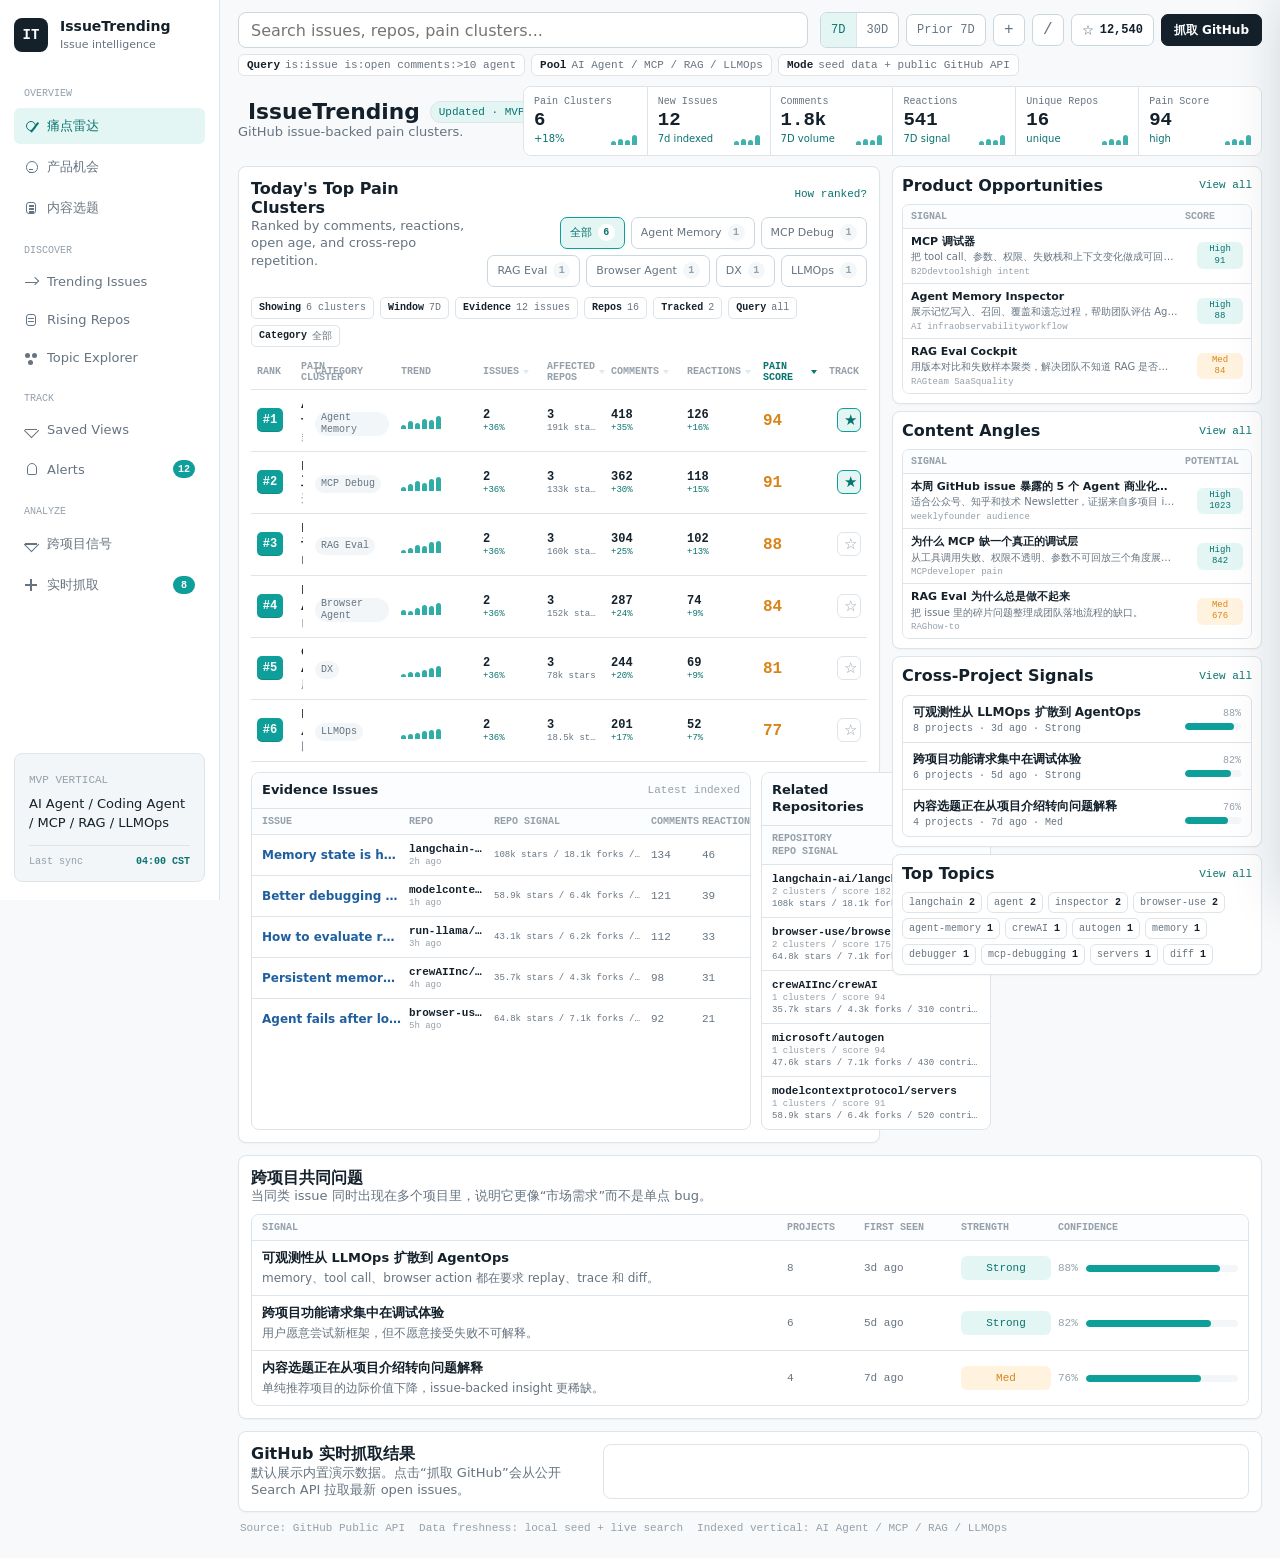
==== index.html @ 1f7ad2b6 "Build IssueTrending dashboard MVP" ====
<!doctype html>
<html lang="zh-CN">
  <head>
    <meta charset="utf-8" />
    <meta name="viewport" content="width=device-width, initial-scale=1" />
    <title>IssueTrending | GitHub Issue 需求情报站</title>
    <meta
      name="description"
      content="IssueTrending 从 GitHub issues 中发现 AI Agent、MCP、RAG、LLMOps 领域的开发者痛点、产品机会和内容选题。"
    />
    <link rel="icon" href="data:image/svg+xml,%3Csvg xmlns='http://www.w3.org/2000/svg' viewBox='0 0 64 64'%3E%3Crect width='64' height='64' rx='10' fill='%2314212b'/%3E%3Ctext x='32' y='39' font-size='22' text-anchor='middle' fill='white' font-family='monospace' font-weight='700'%3EIT%3C/text%3E%3C/svg%3E" />
    <link rel="stylesheet" href="./styles.css" />
  </head>
  <body>
    <div class="app-shell">
      <aside class="sidebar" aria-label="Primary">
        <a class="brand" href="#" aria-label="IssueTrending home">
          <span class="brand-mark">IT</span>
          <span>
            <strong>IssueTrending</strong>
            <small>Issue intelligence</small>
          </span>
        </a>

        <nav class="nav-list">
          <span class="nav-group">Overview</span>
          <a class="nav-item active" href="#pain-points"><span class="nav-icon radar"></span>痛点雷达</a>
          <a class="nav-item" href="#opportunities"><span class="nav-icon opportunity"></span>产品机会</a>
          <a class="nav-item" href="#content"><span class="nav-icon content"></span>内容选题</a>
          <span class="nav-group">Discover</span>
          <a class="nav-item" href="#pain-points"><span class="nav-icon trending"></span>Trending Issues</a>
          <a class="nav-item" href="#repos"><span class="nav-icon repo-icon"></span>Rising Repos</a>
          <a class="nav-item" href="#topics"><span class="nav-icon topic-icon"></span>Topic Explorer</a>
          <span class="nav-group">Track</span>
          <a class="nav-item" href="#signals"><span class="nav-icon signal-icon"></span>Saved Views</a>
          <a class="nav-item" href="#live"><span class="nav-icon alert-icon"></span>Alerts <span class="nav-count">12</span></a>
          <span class="nav-group">Analyze</span>
          <a class="nav-item" href="#signals"><span class="nav-icon signal-icon"></span>跨项目信号</a>
          <a class="nav-item" href="#live"><span class="nav-icon live-icon"></span>实时抓取 <span class="nav-count" data-live-count>8</span></a>
        </nav>

        <div class="sidebar-note">
          <span class="note-label">MVP vertical</span>
          <p>AI Agent / Coding Agent / MCP / RAG / LLMOps</p>
          <div class="sync-note">
            <span>Last sync</span>
            <strong>04:00 CST</strong>
          </div>
        </div>
      </aside>

      <main class="main">
        <header class="globalbar">
          <div class="commandbar" role="search">
            <label class="sr-only" for="searchInput">搜索痛点、仓库或机会</label>
            <input id="searchInput" type="search" placeholder="Search issues, repos, pain clusters..." />
          </div>

          <div class="toolbar">
            <div class="timeframe" aria-label="Timeframe">
              <button class="timeframe-button active" type="button" data-range="7d">7D</button>
              <button class="timeframe-button" type="button" data-range="30d">30D</button>
            </div>
            <button class="tool-button" id="compareButton" type="button">Prior 7D</button>
            <button class="tool-button icon-button" type="button" aria-label="Create tracker">+</button>
            <button class="tool-button icon-button" type="button" aria-label="API">/</button>
            <button class="tool-button star-button" type="button" aria-label="Saved stars">☆ <strong>12,540</strong></button>
            <button id="refreshGithub" class="button ghost" type="button">抓取 GitHub</button>
          </div>
        </header>

        <div class="run-strip" aria-label="Index status">
          <span><strong>Query</strong> is:issue is:open comments:&gt;10 agent</span>
          <span><strong>Pool</strong> AI Agent / MCP / RAG / LLMOps</span>
          <span><strong>Mode</strong> seed data + public GitHub API</span>
        </div>

        <section class="cockpit-head">
          <div class="title-block">
            <div class="title-line">
              <span class="pulse-mark" aria-hidden="true"></span>
              <h1>IssueTrending</h1>
              <span class="status-pill">Updated · MVP</span>
            </div>
            <p>GitHub issue-backed pain clusters.</p>
          </div>

          <div class="summary-grid" aria-label="Daily overview">
            <article class="metric">
              <span class="metric-label">Pain Clusters</span>
              <strong id="metricPainPoints">0</strong>
              <small><span>+18%</span><span class="metric-spark" aria-hidden="true"><i></i><i></i><i></i><i></i></span></small>
            </article>
            <article class="metric">
              <span class="metric-label">New Issues</span>
              <strong id="metricIssues">0</strong>
              <small><span>indexed</span><span class="metric-spark" aria-hidden="true"><i></i><i></i><i></i><i></i></span></small>
            </article>
            <article class="metric">
              <span class="metric-label">Comments</span>
              <strong id="metricComments">0</strong>
              <small><span>7D volume</span><span class="metric-spark" aria-hidden="true"><i></i><i></i><i></i><i></i></span></small>
            </article>
            <article class="metric">
              <span class="metric-label">Reactions</span>
              <strong id="metricReactions">0</strong>
              <small><span>7D signal</span><span class="metric-spark" aria-hidden="true"><i></i><i></i><i></i><i></i></span></small>
            </article>
            <article class="metric">
              <span class="metric-label">Unique Repos</span>
              <strong id="metricRepos">0</strong>
              <small><span>unique</span><span class="metric-spark" aria-hidden="true"><i></i><i></i><i></i><i></i></span></small>
            </article>
            <article class="metric">
              <span class="metric-label">Pain Score</span>
              <strong id="metricOpportunities">0</strong>
              <small><span>high</span><span class="metric-spark" aria-hidden="true"><i></i><i></i><i></i><i></i></span></small>
            </article>
          </div>
        </section>

        <section class="workspace">
          <div class="primary-panel" id="pain-points">
            <div class="section-head">
              <div>
                <h2>Today's Top Pain Clusters</h2>
                <p>Ranked by comments, reactions, open age, and cross-repo repetition.</p>
              </div>
              <div class="section-tools">
                <button class="text-tool" id="rankingToggle" type="button" aria-expanded="false" aria-controls="rankingPanel">How ranked?</button>
                <div class="filter-row" id="categoryFilters" aria-label="Category filters"></div>
              </div>
            </div>

            <div class="ranking-panel" id="rankingPanel" hidden>
              <span><strong>Score</strong> comments × 0.42 + reactions × 0.28 + repos × 0.2 + open age × 0.1</span>
              <span><strong>Evidence</strong> open GitHub issues only</span>
              <span><strong>Refresh</strong> daily snapshot + live public API query</span>
            </div>

            <div class="result-meta" id="resultMeta" aria-live="polite"></div>

            <div class="table-wrap">
              <table>
                <thead>
                  <tr>
                    <th>Rank</th>
                    <th><button class="sort-button" type="button" data-sort="title">Pain Cluster</button></th>
                    <th>Category</th>
                    <th>Trend</th>
                    <th><button class="sort-button" type="button" data-sort="issues">Issues</button></th>
                    <th><button class="sort-button" type="button" data-sort="repos">Affected Repos</button></th>
                    <th><button class="sort-button" type="button" data-sort="comments">Comments</button></th>
                    <th><button class="sort-button" type="button" data-sort="reactions">Reactions</button></th>
                    <th><button class="sort-button active desc" type="button" data-sort="score">Pain Score</button></th>
                    <th>Track</th>
                  </tr>
                </thead>
                <tbody id="painTable"></tbody>
              </table>
            </div>

            <div class="subsurface-grid">
              <section class="subsurface">
                <div class="subsurface-head">
                  <h3>Evidence Issues</h3>
                  <span>Latest indexed</span>
                </div>
                <div class="evidence-table" id="evidenceTable"></div>
              </section>

              <section class="subsurface" id="repos">
                <div class="subsurface-head">
                  <h3>Related Repositories</h3>
                  <span>Most affected</span>
                </div>
                <div class="repo-table" id="repoTable"></div>
              </section>
            </div>
          </div>

          <aside class="insight-rail">
            <section class="panel compact" id="opportunities">
              <div class="section-head tight">
                <h2>Product Opportunities</h2>
                <a class="view-link" href="#opportunities">View all</a>
              </div>
              <div id="opportunityList" class="compact-list"></div>
            </section>

            <section class="panel compact" id="content">
              <div class="section-head tight">
                <h2>Content Angles</h2>
                <a class="view-link" href="#content">View all</a>
              </div>
              <div id="contentList" class="compact-list"></div>
            </section>

            <section class="panel compact" id="railSignals">
              <div class="section-head tight">
                <h2>Cross-Project Signals</h2>
                <a class="view-link" href="#signals">View all</a>
              </div>
              <div id="railSignalList" class="rail-signal-list"></div>
            </section>

            <section class="panel compact" id="topics">
              <div class="section-head tight">
                <h2>Top Topics</h2>
                <a class="view-link" href="#topics">View all</a>
              </div>
              <div id="topicCloud" class="topic-cloud"></div>
            </section>
          </aside>
        </section>

        <section class="signals-panel" id="signals">
          <div class="section-head">
            <div>
              <h2>跨项目共同问题</h2>
              <p>当同类 issue 同时出现在多个项目里，说明它更像“市场需求”而不是单点 bug。</p>
            </div>
          </div>
          <div id="signalGrid" class="signal-grid"></div>
        </section>

        <section class="live-panel" id="live" aria-live="polite">
          <div>
            <h2>GitHub 实时抓取结果</h2>
            <p id="liveStatus">默认展示内置演示数据。点击“抓取 GitHub”会从公开 Search API 拉取最新 open issues。</p>
          </div>
          <div id="liveResults" class="live-results"></div>
        </section>

        <footer class="sourcebar">
          <span>Source: GitHub Public API</span>
          <span>Data freshness: local seed + live search</span>
          <span>Indexed vertical: AI Agent / MCP / RAG / LLMOps</span>
        </footer>
      </main>
    </div>

    <div class="drawer-backdrop" id="drawerBackdrop" hidden></div>
    <aside class="drawer" id="detailDrawer" aria-hidden="true" aria-label="Pain point detail">
      <button class="drawer-close" id="closeDrawer" type="button" aria-label="关闭详情">×</button>
      <div id="drawerContent"></div>
    </aside>

    <script src="./app.js"></script>
  </body>
</html>
---- styles.css ----
:root {
  color-scheme: light;
  --bg: #f7f9fb;
  --surface: #ffffff;
  --surface-2: #f2f6f8;
  --ink: #14212b;
  --muted: #667481;
  --quiet: #95a0aa;
  --line: #dde5ea;
  --line-strong: #cbd7df;
  --teal: #0f9f9a;
  --teal-dark: #08736f;
  --teal-soft: #e4f6f4;
  --amber: #d88419;
  --amber-soft: #fff3df;
  --red: #c84635;
  --green: #278a58;
  --shadow: 0 1px 2px rgba(20, 33, 43, 0.04);
  --mono: "SFMono-Regular", Consolas, "Liberation Mono", Menlo, monospace;
  --sans: Inter, ui-sans-serif, system-ui, -apple-system, BlinkMacSystemFont, "Segoe UI", sans-serif;
}

* {
  box-sizing: border-box;
}

html {
  scroll-behavior: smooth;
}

body {
  margin: 0;
  background: var(--bg);
  color: var(--ink);
  font-family: var(--sans);
  letter-spacing: 0;
}

button,
input {
  font: inherit;
}

a {
  color: inherit;
  text-decoration: none;
}

.sr-only {
  position: absolute;
  width: 1px;
  height: 1px;
  padding: 0;
  margin: -1px;
  overflow: hidden;
  clip: rect(0, 0, 0, 0);
  border: 0;
}

.app-shell {
  min-height: 100vh;
  display: grid;
  grid-template-columns: 220px minmax(0, 1fr);
  min-width: 0;
}

.sidebar {
  position: sticky;
  top: 0;
  height: 100vh;
  padding: 18px 14px;
  border-right: 1px solid var(--line);
  background: rgba(255, 255, 255, 0.92);
  backdrop-filter: blur(18px);
  display: flex;
  flex-direction: column;
  gap: 22px;
}

.brand {
  display: flex;
  align-items: center;
  gap: 12px;
}

.brand-mark {
  width: 34px;
  height: 34px;
  display: grid;
  place-items: center;
  border-radius: 8px;
  background: var(--ink);
  color: #fff;
  font-family: var(--mono);
  font-size: 14px;
  font-weight: 700;
}

.brand strong {
  display: block;
  font-size: 14px;
  line-height: 1.1;
}

.brand small {
  display: block;
  margin-top: 3px;
  color: var(--muted);
  font-size: 11px;
}

.nav-list {
  display: grid;
  gap: 5px;
}

.nav-group {
  margin: 14px 10px 4px;
  color: var(--quiet);
  font-family: var(--mono);
  font-size: 10px;
  letter-spacing: 0;
  text-transform: uppercase;
}

.nav-item {
  display: flex;
  align-items: center;
  gap: 9px;
  padding: 9px 10px;
  border-radius: 6px;
  color: var(--muted);
  font-size: 13px;
}

.nav-item:hover,
.nav-item.active {
  background: var(--teal-soft);
  color: var(--teal-dark);
}

.nav-icon {
  position: relative;
  width: 14px;
  height: 14px;
  flex: 0 0 14px;
  color: currentColor;
}

.nav-icon::before,
.nav-icon::after {
  position: absolute;
  content: "";
}

.nav-icon.radar::before {
  inset: 2px;
  border: 1.5px solid currentColor;
  border-radius: 50%;
}

.nav-icon.radar::after {
  left: 6px;
  top: 1px;
  width: 1.5px;
  height: 12px;
  background: currentColor;
  transform: rotate(38deg);
  transform-origin: bottom;
}

.nav-icon.opportunity::before {
  left: 2px;
  top: 1px;
  width: 10px;
  height: 10px;
  border: 1.5px solid currentColor;
  border-radius: 50% 50% 45% 45%;
}

.nav-icon.opportunity::after {
  left: 5px;
  bottom: 1px;
  width: 4px;
  height: 2px;
  border-top: 1.5px solid currentColor;
  border-bottom: 1.5px solid currentColor;
}

.nav-icon.content::before {
  inset: 1px 2px;
  border: 1.5px solid currentColor;
  border-radius: 3px;
}

.nav-icon.content::after {
  left: 5px;
  top: 4px;
  width: 5px;
  height: 1.5px;
  background: currentColor;
  box-shadow: 0 3px 0 currentColor, 0 6px 0 currentColor;
}

.nav-icon.signal-icon::before {
  left: 1px;
  right: 1px;
  top: 6px;
  height: 1.5px;
  background: currentColor;
}

.nav-icon.signal-icon::after {
  left: 2px;
  top: 2px;
  width: 10px;
  height: 10px;
  border-left: 1.5px solid currentColor;
  border-bottom: 1.5px solid currentColor;
  transform: rotate(-45deg);
}

.nav-icon.live-icon::before {
  left: 1px;
  top: 6px;
  width: 12px;
  height: 2px;
  background: currentColor;
}

.nav-icon.live-icon::after {
  left: 6px;
  top: 1px;
  width: 2px;
  height: 12px;
  background: currentColor;
}

.nav-icon.trending::before {
  left: 1px;
  top: 7px;
  width: 12px;
  height: 1.5px;
  background: currentColor;
  box-shadow: 3px -4px 0 -0.5px currentColor, 7px -2px 0 -0.5px currentColor;
}

.nav-icon.trending::after {
  left: 8px;
  top: 3px;
  width: 5px;
  height: 5px;
  border-top: 1.5px solid currentColor;
  border-right: 1.5px solid currentColor;
  transform: rotate(45deg);
}

.nav-icon.repo-icon::before {
  inset: 1px 2px;
  border: 1.5px solid currentColor;
  border-radius: 3px;
}

.nav-icon.repo-icon::after {
  left: 4px;
  right: 4px;
  top: 5px;
  height: 1.5px;
  background: currentColor;
  box-shadow: 0 3px 0 currentColor;
}

.nav-icon.topic-icon::before {
  left: 1px;
  top: 2px;
  width: 5px;
  height: 5px;
  border-radius: 50%;
  background: currentColor;
  box-shadow: 7px 0 0 currentColor, 3px 7px 0 currentColor;
}

.nav-icon.alert-icon::before {
  left: 3px;
  top: 1px;
  width: 8px;
  height: 10px;
  border: 1.5px solid currentColor;
  border-radius: 8px 8px 3px 3px;
}

.nav-icon.alert-icon::after {
  left: 5px;
  bottom: 1px;
  width: 4px;
  height: 1.5px;
  border-radius: 999px;
  background: currentColor;
}

.nav-count {
  margin-left: auto;
  min-width: 22px;
  height: 18px;
  display: inline-grid;
  place-items: center;
  border-radius: 999px;
  background: var(--teal);
  color: #fff;
  font-family: var(--mono);
  font-size: 10px;
  font-weight: 750;
}

.sidebar-note {
  margin-top: auto;
  padding: 14px;
  border: 1px solid var(--line);
  border-radius: 8px;
  background: var(--surface-2);
}

.note-label {
  color: var(--quiet);
  font-family: var(--mono);
  font-size: 11px;
  text-transform: uppercase;
}

.sidebar-note p {
  margin: 8px 0 0;
  color: var(--ink);
  font-size: 13px;
  line-height: 1.45;
}

.sync-note {
  display: flex;
  align-items: center;
  justify-content: space-between;
  gap: 8px;
  margin-top: 12px;
  padding-top: 10px;
  border-top: 1px solid var(--line);
  color: var(--quiet);
  font-family: var(--mono);
  font-size: 10px;
}

.sync-note strong {
  color: var(--teal-dark);
  font-weight: 750;
}

.main {
  width: 100%;
  min-width: 0;
  max-width: 1540px;
  margin: 0 auto;
  padding: 14px 18px 24px;
}

.globalbar {
  display: flex;
  align-items: center;
  justify-content: space-between;
  gap: 12px;
  margin: -2px 0 10px;
}

.run-strip {
  display: flex;
  flex-wrap: wrap;
  gap: 6px;
  margin: -4px 0 10px;
  color: var(--muted);
  font-family: var(--mono);
  font-size: 11px;
}

.run-strip span {
  min-height: 22px;
  display: inline-flex;
  align-items: center;
  gap: 5px;
  padding: 0 8px;
  border: 1px solid var(--line);
  border-radius: 6px;
  background: #fff;
}

.run-strip strong {
  color: var(--ink);
}

.cockpit-head {
  display: grid;
  grid-template-columns: minmax(250px, 0.72fr) minmax(0, 1.95fr);
  align-items: stretch;
  gap: 12px;
  margin-bottom: 10px;
}

.title-block {
  min-width: 280px;
  display: grid;
  align-content: center;
}

.title-line {
  display: flex;
  align-items: center;
  gap: 10px;
  min-width: 0;
}

.pulse-mark {
  width: 16px;
  height: 16px;
  display: inline-block;
  color: var(--teal-dark);
  background:
    linear-gradient(currentColor, currentColor) 0 8px / 4px 2px no-repeat,
    linear-gradient(135deg, transparent 0 42%, currentColor 44% 56%, transparent 58%) 4px 0 / 12px 16px no-repeat;
}

.status-pill {
  display: inline-flex;
  align-items: center;
  flex: 0 0 auto;
  height: 22px;
  padding: 0 8px;
  border: 1px solid var(--line);
  border-radius: 999px;
  color: var(--teal-dark);
  background: var(--teal-soft);
  font-family: var(--mono);
  font-size: 11px;
  white-space: nowrap;
}

h1,
h2,
h3,
p {
  margin-top: 0;
}

h1 {
  margin-bottom: 0;
  font-size: clamp(21px, 1.7vw, 26px);
  line-height: 1.05;
  letter-spacing: 0;
}

h2 {
  margin-bottom: 0;
  font-size: 16px;
  line-height: 1.2;
}

h3 {
  margin-bottom: 6px;
  font-size: 13px;
  line-height: 1.3;
}

.cockpit-head p,
.section-head p,
.live-panel p {
  margin-bottom: 0;
  color: var(--muted);
  font-size: 13px;
  line-height: 1.35;
}

.commandbar {
  min-width: 280px;
  width: min(760px, 100%);
  display: flex;
  gap: 8px;
  align-items: center;
}

.commandbar input {
  min-width: 0;
  width: 100%;
  height: 36px;
  padding: 0 12px;
  border: 1px solid var(--line-strong);
  border-radius: 8px;
  background: var(--surface);
  color: var(--ink);
  outline: none;
}

.timeframe {
  height: 36px;
  display: inline-flex;
  align-items: center;
  overflow: hidden;
  border: 1px solid var(--line-strong);
  border-radius: 7px;
  background: var(--surface);
}

.toolbar {
  display: inline-flex;
  align-items: center;
  justify-content: flex-end;
  gap: 7px;
  min-width: max-content;
}

.timeframe-button {
  height: 34px;
  padding: 0 10px;
  border: 0;
  border-left: 1px solid var(--line);
  background: transparent;
  color: var(--muted);
  cursor: pointer;
  font-family: var(--mono);
  font-size: 12px;
}

.timeframe-button:first-child {
  border-left: 0;
}

.timeframe-button.active {
  color: var(--teal-dark);
  background: var(--teal-soft);
}

.commandbar input:focus {
  border-color: var(--teal);
  box-shadow: 0 0 0 3px rgba(15, 159, 154, 0.14);
}

.button,
.chip,
.tool-button {
  height: 32px;
  border: 1px solid var(--line-strong);
  border-radius: 7px;
  background: var(--surface);
  color: var(--ink);
  cursor: pointer;
  white-space: nowrap;
}

.button {
  padding: 0 12px;
  font-size: 12px;
  font-weight: 650;
}

.tool-button {
  padding: 0 10px;
  color: var(--muted);
  font-family: var(--mono);
  font-size: 12px;
}

.icon-button {
  width: 32px;
  padding: 0;
  font-size: 16px;
}

.star-button {
  display: inline-flex;
  align-items: center;
  gap: 6px;
}

.star-button strong {
  color: var(--ink);
  font-weight: 750;
}

.button.ghost {
  background: var(--ink);
  border-color: var(--ink);
  color: #fff;
}

.button.ghost:hover {
  background: #26333f;
}

.chip {
  display: inline-flex;
  align-items: center;
  gap: 6px;
  padding: 0 9px;
  font-size: 11px;
  color: var(--muted);
}

.chip.active {
  border-color: var(--teal);
  background: var(--teal-soft);
  color: var(--teal-dark);
}

.chip-count {
  display: inline-flex;
  align-items: center;
  justify-content: center;
  min-width: 17px;
  height: 17px;
  padding: 0 5px;
  border-radius: 999px;
  background: #f4f7f8;
  color: var(--quiet);
  font-family: var(--mono);
  font-size: 10px;
  font-weight: 750;
}

.chip.active .chip-count {
  background: #fff;
  color: var(--teal-dark);
}

.summary-grid {
  display: grid;
  grid-template-columns: repeat(6, minmax(0, 1fr));
  gap: 0;
  margin-bottom: 0;
  border: 1px solid var(--line);
  border-radius: 8px;
  overflow: hidden;
  background: var(--surface);
}

.metric {
  padding: 9px 10px;
  border: 0;
  border-left: 1px solid var(--line);
  border-radius: 0;
  background: var(--surface);
}

.metric:first-child {
  border-left: 0;
}

.metric-label,
.metric small {
  display: block;
  color: var(--muted);
}

.metric-label {
  max-width: 100%;
  overflow: hidden;
  font-size: 10px;
  font-family: var(--mono);
  text-overflow: ellipsis;
  white-space: nowrap;
}

.metric strong {
  display: block;
  margin: 4px 0 2px;
  font-family: var(--mono);
  font-size: 19px;
  line-height: 1;
}

.metric small {
  display: flex;
  align-items: center;
  justify-content: space-between;
  gap: 8px;
  color: var(--teal-dark);
  font-size: 10px;
  line-height: 1.35;
}

.metric-spark {
  width: 34px;
  height: 13px;
  display: flex;
  align-items: end;
  justify-content: flex-end;
  gap: 2px;
}

.metric-spark i {
  width: 5px;
  display: block;
  border-radius: 999px 999px 2px 2px;
  background: var(--teal);
  opacity: 0.8;
}

.metric-spark i:nth-child(1) {
  height: 35%;
}

.metric-spark i:nth-child(2) {
  height: 52%;
}

.metric-spark i:nth-child(3) {
  height: 43%;
}

.metric-spark i:nth-child(4) {
  height: 78%;
}

.workspace {
  display: grid;
  grid-template-columns: minmax(0, 1fr) 370px;
  gap: 12px;
  align-items: start;
  min-width: 0;
}

.primary-panel,
.panel,
.signals-panel,
.live-panel {
  min-width: 0;
  border: 1px solid var(--line);
  border-radius: 8px;
  background: var(--surface);
  box-shadow: var(--shadow);
}

.primary-panel,
.signals-panel,
.live-panel {
  padding: 12px;
}

.panel.compact {
  padding: 9px;
}

.insight-rail {
  display: grid;
  gap: 7px;
}

.section-head {
  display: flex;
  justify-content: space-between;
  gap: 12px;
  align-items: flex-start;
  margin-bottom: 10px;
}

.section-head.tight {
  align-items: center;
  margin-bottom: 9px;
}

.view-link {
  color: var(--teal-dark);
  font-family: var(--mono);
  font-size: 11px;
  white-space: nowrap;
}

.section-tools {
  display: flex;
  align-items: flex-start;
  justify-content: flex-end;
  gap: 8px;
  flex-wrap: wrap;
  min-width: 320px;
}

.text-tool {
  height: 30px;
  padding: 0;
  border: 0;
  background: transparent;
  color: var(--teal-dark);
  cursor: pointer;
  font-family: var(--mono);
  font-size: 11px;
  white-space: nowrap;
}

.ranking-panel {
  display: flex;
  flex-wrap: wrap;
  gap: 6px;
  margin: -2px 0 10px;
  padding: 8px;
  border: 1px solid var(--line);
  border-radius: 7px;
  background: #fbfdfe;
  color: var(--muted);
  font-family: var(--mono);
  font-size: 10px;
}

.ranking-panel[hidden] {
  display: none;
}

.ranking-panel span {
  display: inline-flex;
  align-items: center;
  gap: 5px;
  min-height: 22px;
  padding: 0 7px;
  border: 1px solid var(--line);
  border-radius: 5px;
  background: #fff;
}

.ranking-panel strong {
  color: var(--ink);
}

.result-meta {
  display: flex;
  flex-wrap: wrap;
  gap: 6px;
  margin: 0 0 8px;
  color: var(--muted);
  font-family: var(--mono);
  font-size: 10px;
}

.result-meta span {
  min-height: 22px;
  display: inline-flex;
  align-items: center;
  gap: 5px;
  padding: 0 7px;
  border: 1px solid var(--line);
  border-radius: 5px;
  background: #fff;
}

.result-meta strong {
  color: var(--ink);
}

.filter-row {
  display: flex;
  flex-wrap: wrap;
  justify-content: flex-end;
  gap: 6px;
}

.table-wrap {
  width: 100%;
  max-width: 100%;
  overflow-x: auto;
}

table {
  width: 100%;
  border-collapse: collapse;
  table-layout: fixed;
  min-width: 0;
}

#pain-points th:nth-child(1),
#pain-points td:nth-child(1) {
  width: 44px;
}

#pain-points th:nth-child(2),
#pain-points td:nth-child(2) {
  width: 31%;
}

#pain-points th:nth-child(3),
#pain-points td:nth-child(3) {
  width: 86px;
}

#pain-points th:nth-child(4),
#pain-points td:nth-child(4) {
  width: 82px;
}

#pain-points th:nth-child(5),
#pain-points td:nth-child(5),
#pain-points th:nth-child(6),
#pain-points td:nth-child(6) {
  width: 64px;
}

#pain-points th:nth-child(7),
#pain-points td:nth-child(7),
#pain-points th:nth-child(8),
#pain-points td:nth-child(8) {
  width: 76px;
}

#pain-points th:nth-child(9),
#pain-points td:nth-child(9) {
  width: 66px;
}

#pain-points th:nth-child(10),
#pain-points td:nth-child(10) {
  width: 44px;
}

th,
td {
  padding: 6px 6px;
  border-bottom: 1px solid var(--line);
  text-align: left;
  vertical-align: middle;
}

th {
  color: var(--quiet);
  font-family: var(--mono);
  font-size: 10px;
  font-weight: 650;
  text-transform: uppercase;
}

.empty-row td {
  height: 132px;
  padding: 24px;
  background: #fbfdfe;
  text-align: center;
  vertical-align: middle;
}

.empty-row strong,
.empty-row span {
  display: block;
}

.empty-row strong {
  color: var(--ink);
  font-size: 14px;
}

.empty-row span {
  margin-top: 6px;
  color: var(--muted);
  font-size: 12px;
}

.sort-button {
  display: inline-flex;
  align-items: center;
  gap: 4px;
  max-width: 100%;
  padding: 0;
  border: 0;
  background: transparent;
  color: inherit;
  cursor: pointer;
  font-family: inherit;
  font-size: inherit;
  font-weight: inherit;
  text-align: left;
  text-transform: inherit;
}

.sort-button::after {
  content: "";
  width: 0;
  height: 0;
  border-left: 3.5px solid transparent;
  border-right: 3.5px solid transparent;
  border-top: 4px solid currentColor;
  opacity: 0.25;
}

.sort-button.active {
  color: var(--teal-dark);
}

.sort-button.active::after {
  opacity: 1;
}

.sort-button.active.asc::after {
  border-top: 0;
  border-bottom: 4px solid currentColor;
}

tbody tr {
  cursor: pointer;
}

tbody tr:hover {
  background: #fbfdfd;
}

tbody tr.selected {
  background: var(--teal-soft);
  box-shadow: inset 3px 0 0 var(--teal);
}

.track-cell {
  text-align: right;
}

.track-button {
  width: 24px;
  height: 24px;
  display: inline-grid;
  place-items: center;
  border: 1px solid var(--line);
  border-radius: 6px;
  background: #fff;
  color: var(--quiet);
  cursor: pointer;
  font-size: 15px;
  line-height: 1;
}

.track-button:hover,
.track-button.active {
  border-color: var(--teal);
  background: var(--teal-soft);
  color: var(--teal-dark);
}

.rank {
  min-width: 26px;
  height: 24px;
  display: inline-grid;
  place-items: center;
  border-radius: 5px;
  background: var(--teal);
  box-shadow: inset 0 -1px 0 rgba(20, 33, 43, 0.16);
  color: #fff;
  font-family: var(--mono);
  font-size: 12px;
  font-weight: 800;
}

.pain-title {
  display: -webkit-box;
  overflow: hidden;
  margin-bottom: 2px;
  font-weight: 750;
  font-size: 13px;
  line-height: 1.24;
  -webkit-box-orient: vertical;
  -webkit-line-clamp: 2;
}

.pain-summary {
  display: block;
  overflow: hidden;
  color: var(--muted);
  font-size: 11px;
  line-height: 1.35;
  text-overflow: ellipsis;
  white-space: nowrap;
}

.tag {
  display: inline-flex;
  align-items: center;
  min-height: 18px;
  height: auto;
  max-width: 100%;
  padding: 0 6px;
  border-radius: 999px;
  background: var(--surface-2);
  color: var(--muted);
  font-family: var(--mono);
  font-size: 10px;
  line-height: 1.2;
  white-space: normal;
}

.signal {
  color: var(--ink);
  font-family: var(--mono);
  font-size: 12px;
  line-height: 1.4;
}

.num-cell {
  display: block;
  color: var(--ink);
  font-family: var(--mono);
  font-size: 12px;
  font-weight: 750;
}

.delta {
  display: block;
  margin-top: 1px;
  color: var(--teal-dark);
  font-family: var(--mono);
  font-size: 9px;
}

.repo-impact {
  display: block;
  margin-top: 1px;
  overflow: hidden;
  color: var(--muted);
  font-family: var(--mono);
  font-size: 9px;
  text-overflow: ellipsis;
  white-space: nowrap;
}

.sparkline {
  width: 52px;
  height: 18px;
  display: flex;
  align-items: end;
  gap: 2px;
  margin-top: 0;
}

.sparkline i {
  width: 5px;
  min-height: 3px;
  display: block;
  border-radius: 999px 999px 2px 2px;
  background: var(--teal);
  opacity: 0.86;
}

.score {
  color: var(--amber);
  font-family: var(--mono);
  font-weight: 800;
}

.repo-list {
  display: flex;
  flex-wrap: wrap;
  gap: 6px;
}

.repo-pill {
  display: inline-flex;
  align-items: center;
  min-height: 21px;
  padding: 2px 6px;
  border: 1px solid var(--line);
  border-radius: 6px;
  color: var(--muted);
  font-family: var(--mono);
  font-size: 11px;
  background: #fff;
}

.subsurface-grid {
  display: grid;
  grid-template-columns: minmax(500px, 1.38fr) minmax(230px, 0.62fr);
  gap: 10px;
  margin-top: 10px;
}

.subsurface {
  min-width: 0;
  border: 1px solid var(--line);
  border-radius: 8px;
  overflow: hidden;
  background: #fff;
}

.subsurface-head {
  display: flex;
  align-items: center;
  justify-content: space-between;
  gap: 10px;
  padding: 9px 10px;
  border-bottom: 1px solid var(--line);
  background: #fbfdfe;
}

.subsurface-head h3 {
  margin: 0;
  font-size: 13px;
}

.subsurface-head span {
  color: var(--quiet);
  font-family: var(--mono);
  font-size: 11px;
}

.data-row {
  display: grid;
  gap: 7px;
  padding: 8px 10px;
  border-bottom: 1px solid var(--line);
  align-items: center;
}

.data-row:last-child {
  border-bottom: 0;
}

.evidence-row {
  grid-template-columns: minmax(140px, 1.04fr) minmax(78px, 0.48fr) minmax(150px, 0.86fr) 44px 44px 34px;
}

.repo-row {
  grid-template-columns: minmax(0, 1fr);
  gap: 2px;
}

.data-head {
  padding-top: 7px;
  padding-bottom: 7px;
  background: #fbfdfe;
  color: var(--quiet);
  font-family: var(--mono);
  font-size: 10px;
  font-weight: 700;
  text-transform: uppercase;
}

.evidence-row a,
.repo-name {
  min-width: 0;
  overflow: hidden;
  color: #1f5f9f;
  font-size: 12px;
  font-weight: 700;
  text-overflow: ellipsis;
  white-space: nowrap;
}

.repo-name,
.repo-stack strong {
  color: var(--ink);
  font-family: var(--mono);
  font-weight: 650;
}

.repo-stack {
  min-width: 0;
  display: grid;
  gap: 2px;
}

.repo-stack strong,
.repo-stack small {
  min-width: 0;
  display: block;
  overflow: hidden;
  text-overflow: ellipsis;
  white-space: nowrap;
}

.repo-stack strong {
  font-size: 11px;
}

.repo-stack small {
  color: var(--quiet);
  font-family: var(--mono);
  font-size: 9px;
}

.repo-signal {
  min-width: 0;
  display: block;
  overflow: hidden;
  color: var(--muted);
  font-family: var(--mono);
  font-size: 9px;
  text-overflow: ellipsis;
  white-space: nowrap;
}

.evidence-meta,
.repo-meta {
  min-width: 0;
  display: block;
  overflow: hidden;
  color: var(--muted);
  font-family: var(--mono);
  font-size: 11px;
  text-overflow: ellipsis;
  white-space: nowrap;
}

.cluster-badge {
  width: 24px;
  height: 22px;
  display: inline-grid;
  place-items: center;
  border-radius: 5px;
  background: var(--teal);
  color: #fff;
  font-family: var(--mono);
  font-size: 11px;
  font-weight: 750;
}

.mini-spark {
  height: 20px;
  display: flex;
  align-items: end;
  gap: 3px;
}

.mini-spark i {
  width: 7px;
  min-height: 3px;
  display: block;
  border-radius: 999px 999px 2px 2px;
  background: var(--teal);
  opacity: 0.86;
}

.stack {
  display: grid;
  gap: 10px;
}

.compact-list {
  display: grid;
  gap: 0;
  border: 1px solid var(--line);
  border-radius: 7px;
  overflow: hidden;
  background: #fff;
}

.rail-row {
  display: grid;
  grid-template-columns: minmax(0, 1fr) 58px;
  gap: 7px;
  align-items: center;
  min-width: 0;
  padding: 6px 8px;
  border-bottom: 1px solid var(--line);
  background: #fff;
}

.rail-row:last-child {
  border-bottom: 0;
}

.rail-head {
  padding-top: 6px;
  padding-bottom: 6px;
  background: #fbfdfe;
  color: var(--quiet);
  font-family: var(--mono);
  font-size: 10px;
  font-weight: 700;
  text-transform: uppercase;
}

.rail-main {
  min-width: 0;
}

.rail-main strong {
  display: block;
  overflow: hidden;
  color: var(--ink);
  font-size: 11px;
  line-height: 1.3;
  text-overflow: ellipsis;
  white-space: nowrap;
}

.rail-main small {
  display: block;
  margin-top: 2px;
  overflow: hidden;
  color: var(--muted);
  font-size: 10px;
  line-height: 1.28;
  text-overflow: ellipsis;
  white-space: nowrap;
}

.rail-meta {
  display: block;
  overflow: hidden;
  margin-top: 3px;
  color: var(--quiet);
  font-family: var(--mono);
  font-size: 9px;
  text-overflow: ellipsis;
  white-space: nowrap;
}

.rail-rank {
  display: inline-flex;
  align-items: center;
  justify-content: center;
  justify-self: end;
  min-width: 46px;
  min-height: 24px;
  padding: 2px 5px;
  border-radius: 6px;
  font-family: var(--mono);
  font-size: 9px;
  line-height: 1.25;
  text-align: center;
  white-space: nowrap;
}

.rail-rank.high {
  background: var(--teal-soft);
  color: var(--teal-dark);
}

.rail-rank.med {
  background: var(--amber-soft);
  color: var(--amber);
}

.topic-cloud {
  display: flex;
  flex-wrap: wrap;
  gap: 5px;
}

.topic-chip {
  display: inline-flex;
  align-items: center;
  gap: 6px;
  min-height: 21px;
  padding: 0 6px;
  border: 1px solid var(--line);
  border-radius: 6px;
  background: #fff;
  color: var(--muted);
  font-family: var(--mono);
  font-size: 10px;
}

.topic-chip strong {
  color: var(--ink);
  font-weight: 750;
}

.empty-state {
  display: grid;
  gap: 4px;
  padding: 18px 12px;
  border-top: 1px solid var(--line);
  background: #fbfdfe;
  color: var(--muted);
  font-size: 12px;
  text-align: center;
}

.empty-state strong {
  color: var(--ink);
  font-size: 13px;
}

.empty-topic {
  display: inline-flex;
  align-items: center;
  min-height: 26px;
  padding: 0 8px;
  border: 1px dashed var(--line-strong);
  border-radius: 6px;
  background: #fbfdfe;
  color: var(--muted);
  font-family: var(--mono);
  font-size: 11px;
}

.rail-signal-list {
  display: grid;
  gap: 0;
  border: 1px solid var(--line);
  border-radius: 7px;
  overflow: hidden;
  background: #fff;
}

.rail-signal {
  display: grid;
  grid-template-columns: minmax(0, 1fr) 66px;
  gap: 8px;
  align-items: center;
  padding: 8px 10px;
  border-bottom: 1px solid var(--line);
}

.rail-signal:last-child {
  border-bottom: 0;
}

.rail-signal strong {
  display: block;
  overflow: hidden;
  color: var(--ink);
  font-size: 12px;
  line-height: 1.35;
  text-overflow: ellipsis;
  white-space: nowrap;
}

.rail-signal small {
  display: block;
  margin-top: 3px;
  overflow: hidden;
  color: var(--muted);
  font-family: var(--mono);
  font-size: 10px;
  text-overflow: ellipsis;
  white-space: nowrap;
}

.rail-score {
  display: grid;
  gap: 4px;
  justify-items: end;
  color: var(--quiet);
  font-family: var(--mono);
  font-size: 10px;
}

.rail-score .bar {
  width: 56px;
}

.signals-panel,
.live-panel {
  margin-top: 12px;
}

.signal-grid,
.live-results {
  overflow: hidden;
  border: 1px solid var(--line);
  border-radius: 8px;
  background: #fff;
}

.signal-row {
  grid-template-columns: minmax(0, 1fr) 70px 90px 90px 180px;
}

.signal-title {
  min-width: 0;
}

.signal-title strong {
  display: block;
  overflow: hidden;
  color: var(--ink);
  font-size: 13px;
  text-overflow: ellipsis;
  white-space: nowrap;
}

.signal-title small {
  display: block;
  margin-top: 3px;
  overflow: hidden;
  color: var(--muted);
  font-size: 12px;
  text-overflow: ellipsis;
  white-space: nowrap;
}

.strength-badge {
  display: inline-flex;
  align-items: center;
  justify-content: center;
  min-height: 24px;
  padding: 0 8px;
  border-radius: 6px;
  font-family: var(--mono);
  font-size: 11px;
}

.strength-badge.strong {
  background: var(--teal-soft);
  color: var(--teal-dark);
}

.strength-badge.medium {
  background: var(--amber-soft);
  color: var(--amber);
}

.confidence {
  display: flex;
  align-items: center;
  gap: 8px;
  color: var(--quiet);
  font-family: var(--mono);
  font-size: 11px;
}

.bar {
  flex: 1;
  height: 7px;
  overflow: hidden;
  border-radius: 999px;
  background: var(--surface-2);
}

.bar > span {
  display: block;
  height: 100%;
  border-radius: inherit;
  background: var(--teal);
}

.live-panel {
  display: grid;
  grid-template-columns: 340px minmax(0, 1fr);
  gap: 12px;
}

.live-row {
  grid-template-columns: minmax(0, 1fr) minmax(130px, 0.48fr) minmax(170px, 0.7fr) 74px 90px;
}

.live-row a {
  min-width: 0;
  overflow: hidden;
  color: var(--ink);
  font-size: 13px;
  font-weight: 700;
  text-overflow: ellipsis;
  white-space: nowrap;
}

.sourcebar {
  display: flex;
  flex-wrap: wrap;
  gap: 14px;
  padding: 10px 2px 0;
  color: var(--quiet);
  font-family: var(--mono);
  font-size: 11px;
}

.drawer-backdrop {
  position: fixed;
  inset: 0;
  z-index: 20;
  background: rgba(20, 33, 43, 0.28);
}

.drawer {
  position: fixed;
  top: 0;
  right: 0;
  z-index: 30;
  width: min(560px, 100vw);
  height: 100vh;
  padding: 22px;
  overflow-y: auto;
  background: var(--surface);
  box-shadow: -18px 0 50px rgba(20, 33, 43, 0.18);
  transform: translateX(104%);
  transition: transform 180ms ease;
}

.drawer.open {
  transform: translateX(0);
}

.drawer-close {
  position: absolute;
  top: 16px;
  right: 16px;
  width: 34px;
  height: 34px;
  border: 1px solid var(--line);
  border-radius: 7px;
  background: #fff;
  color: var(--muted);
  cursor: pointer;
  font-size: 22px;
  line-height: 1;
}

.drawer h2 {
  margin: 20px 48px 10px 0;
  font-size: 22px;
  line-height: 1.25;
}

.drawer-section {
  margin-top: 14px;
  padding-top: 14px;
  border-top: 1px solid var(--line);
}

.drawer-section p {
  color: var(--muted);
  line-height: 1.55;
  font-size: 14px;
}

.drawer-kicker {
  color: var(--quiet);
  font-family: var(--mono);
  font-size: 11px;
  text-transform: uppercase;
}

.drawer-metrics {
  display: grid;
  grid-template-columns: repeat(5, minmax(0, 1fr));
  margin-top: 14px;
  border: 1px solid var(--line);
  border-radius: 8px;
  overflow: hidden;
}

.drawer-metric {
  min-width: 0;
  padding: 10px;
  border-left: 1px solid var(--line);
  background: #fff;
}

.drawer-metric:first-child {
  border-left: 0;
}

.drawer-metric span,
.drawer-metric strong {
  display: block;
  overflow: hidden;
  text-overflow: ellipsis;
  white-space: nowrap;
}

.drawer-metric span {
  color: var(--quiet);
  font-family: var(--mono);
  font-size: 10px;
  text-transform: uppercase;
}

.drawer-metric strong {
  margin-top: 4px;
  color: var(--ink);
  font-family: var(--mono);
  font-size: 16px;
}

.drawer-actions {
  display: flex;
  flex-wrap: wrap;
  gap: 8px;
  margin-top: 12px;
}

.drawer-action {
  min-height: 30px;
  display: inline-flex;
  align-items: center;
  padding: 0 10px;
  border: 1px solid var(--line-strong);
  border-radius: 7px;
  color: var(--teal-dark);
  background: var(--teal-soft);
  font-family: var(--mono);
  font-size: 11px;
}

.inspector-grid,
.decision-table,
.drawer-evidence-table {
  overflow: hidden;
  border: 1px solid var(--line);
  border-radius: 7px;
  background: #fff;
}

.inspector-grid {
  display: grid;
  grid-template-columns: repeat(4, minmax(0, 1fr));
}

.inspector-grid span {
  min-width: 0;
  padding: 9px 10px;
  border-left: 1px solid var(--line);
  color: var(--ink);
  font-family: var(--mono);
  font-size: 12px;
}

.inspector-grid span:nth-child(4n + 1) {
  border-left: 0;
}

.inspector-grid strong {
  display: block;
  margin-bottom: 4px;
  color: var(--quiet);
  font-size: 10px;
  text-transform: uppercase;
}

.decision-row,
.drawer-evidence-row {
  display: grid;
  gap: 8px;
  align-items: center;
  padding: 8px 10px;
  border-bottom: 1px solid var(--line);
}

.decision-row {
  grid-template-columns: 86px minmax(0, 1fr);
}

.drawer-evidence-row {
  grid-template-columns: minmax(0, 1.15fr) minmax(96px, 0.58fr) minmax(145px, 0.82fr) 52px 52px;
}

.decision-row:last-child,
.drawer-evidence-row:last-child {
  border-bottom: 0;
}

.decision-head,
.drawer-evidence-head {
  background: #fbfdfe;
  color: var(--quiet);
  font-family: var(--mono);
  font-size: 10px;
  font-weight: 700;
  text-transform: uppercase;
}

.decision-row span:first-child {
  color: var(--quiet);
  font-family: var(--mono);
  font-size: 11px;
  text-transform: uppercase;
}

.decision-row span:last-child {
  min-width: 0;
  color: var(--muted);
  font-size: 13px;
  line-height: 1.45;
}

.drawer-evidence-table a {
  color: inherit;
}

.drawer-evidence-row span {
  min-width: 0;
  overflow: hidden;
  color: var(--muted);
  font-family: var(--mono);
  font-size: 11px;
  text-overflow: ellipsis;
  white-space: nowrap;
}

.drawer-evidence-row span:first-child {
  color: var(--ink);
  font-family: var(--sans);
  font-size: 12px;
  font-weight: 700;
}

@media (max-width: 1120px) {
  .app-shell {
    grid-template-columns: 1fr;
  }

  .sidebar {
    position: static;
    height: auto;
    flex-direction: row;
    align-items: center;
    overflow-x: auto;
  }

  .nav-list {
    display: flex;
  }

  .sidebar-note {
    display: none;
  }

  .cockpit-head,
  .workspace,
  .live-panel {
    grid-template-columns: 1fr;
  }

  .subsurface-grid {
    grid-template-columns: 1fr;
  }
}

@media (max-width: 760px) {
  .main {
    padding: 18px;
  }

  .globalbar,
  .cockpit-head,
  .section-head,
  .commandbar {
    flex-direction: column;
    align-items: stretch;
  }

  .globalbar {
    display: grid;
  }

  .toolbar {
    justify-content: stretch;
    min-width: 0;
  }

  .tool-button {
    display: none;
  }

  .run-strip span {
    width: 100%;
  }

  .section-tools {
    min-width: 0;
    justify-content: flex-start;
  }

  .panel.compact .section-head.tight {
    flex-direction: row;
    align-items: center;
    justify-content: space-between;
  }

  .summary-grid {
    grid-template-columns: repeat(2, minmax(0, 1fr));
  }

  .metric,
  .metric:first-child {
    border-left: 0;
    border-top: 1px solid var(--line);
  }

  .metric:nth-child(-n + 2) {
    border-top: 0;
  }

  .metric:nth-child(even) {
    border-left: 1px solid var(--line);
  }

  .status-pill {
    display: none;
  }

  .timeframe {
    width: max-content;
  }

  .evidence-row {
    grid-template-columns: minmax(0, 1fr) 58px 52px;
  }

  .evidence-row > span:nth-child(2),
  .evidence-row > span:nth-child(3),
  .evidence-row > span:nth-child(5),
  .evidence-row > span:nth-child(6),
  .evidence-row > .cluster-badge {
    display: none;
  }

  .repo-row {
    grid-template-columns: minmax(0, 1fr);
  }

  .repo-row .repo-signal {
    white-space: normal;
  }

  .signal-row {
    grid-template-columns: minmax(0, 1fr) 70px;
  }

  .signal-row > span:nth-child(2),
  .signal-row > span:nth-child(3),
  .signal-row > span:nth-child(4) {
    display: none;
  }

  .signal-row > span:nth-child(5) {
    min-width: 0;
  }

  .live-row {
    grid-template-columns: minmax(0, 1fr) minmax(92px, 0.52fr) 48px;
  }

  .live-row > span:nth-child(2),
  .live-row > span:nth-child(5) {
    display: none;
  }

  .evidence-meta,
  .repo-meta {
    white-space: normal;
  }

  .sidebar {
    padding: 14px;
  }

  .brand small,
  .nav-list {
    display: none;
  }

  .drawer {
    padding: 18px;
  }

  .drawer h2 {
    font-size: 19px;
  }

  .drawer-metrics {
    grid-template-columns: repeat(2, minmax(0, 1fr));
  }

  .drawer-metric {
    border-left: 0;
    border-top: 1px solid var(--line);
  }

  .drawer-metric:nth-child(-n + 2) {
    border-top: 0;
  }

  .inspector-grid {
    grid-template-columns: repeat(2, minmax(0, 1fr));
  }

  .inspector-grid span {
    border-left: 0;
    border-top: 1px solid var(--line);
  }

  .inspector-grid span:nth-child(-n + 2) {
    border-top: 0;
  }

  .decision-row {
    grid-template-columns: 72px minmax(0, 1fr);
  }

  .drawer-evidence-row {
    grid-template-columns: minmax(0, 1fr) 84px 44px;
  }

  .drawer-evidence-row span:nth-child(2),
  .drawer-evidence-row span:nth-child(5) {
    display: none;
  }

  table {
    min-width: 100%;
  }

  th,
  td {
    padding: 8px 6px;
  }

  th:nth-child(3),
  td:nth-child(3),
  th:nth-child(4),
  td:nth-child(4),
  th:nth-child(5),
  td:nth-child(5),
  th:nth-child(6),
  td:nth-child(6),
  th:nth-child(7),
  td:nth-child(7),
  th:nth-child(8),
  td:nth-child(8),
  th:nth-child(10),
  td:nth-child(10) {
    display: none;
  }

  #pain-points th:nth-child(1),
  #pain-points td:nth-child(1) {
    width: 40px;
  }

  #pain-points th:nth-child(2),
  #pain-points td:nth-child(2) {
    width: auto;
  }

  #pain-points th:nth-child(9),
  #pain-points td:nth-child(9) {
    width: 56px;
  }

  .pain-title {
    font-size: 13px;
  }

  .pain-summary {
    font-size: 11px;
  }

  .signal {
    font-size: 10px;
  }

  .sparkline {
    display: none;
  }

  .score {
    font-size: 12px;
  }
}

@media (prefers-reduced-motion: reduce) {
  *,
  *::before,
  *::after {
    scroll-behavior: auto !important;
    transition: none !important;
  }
}
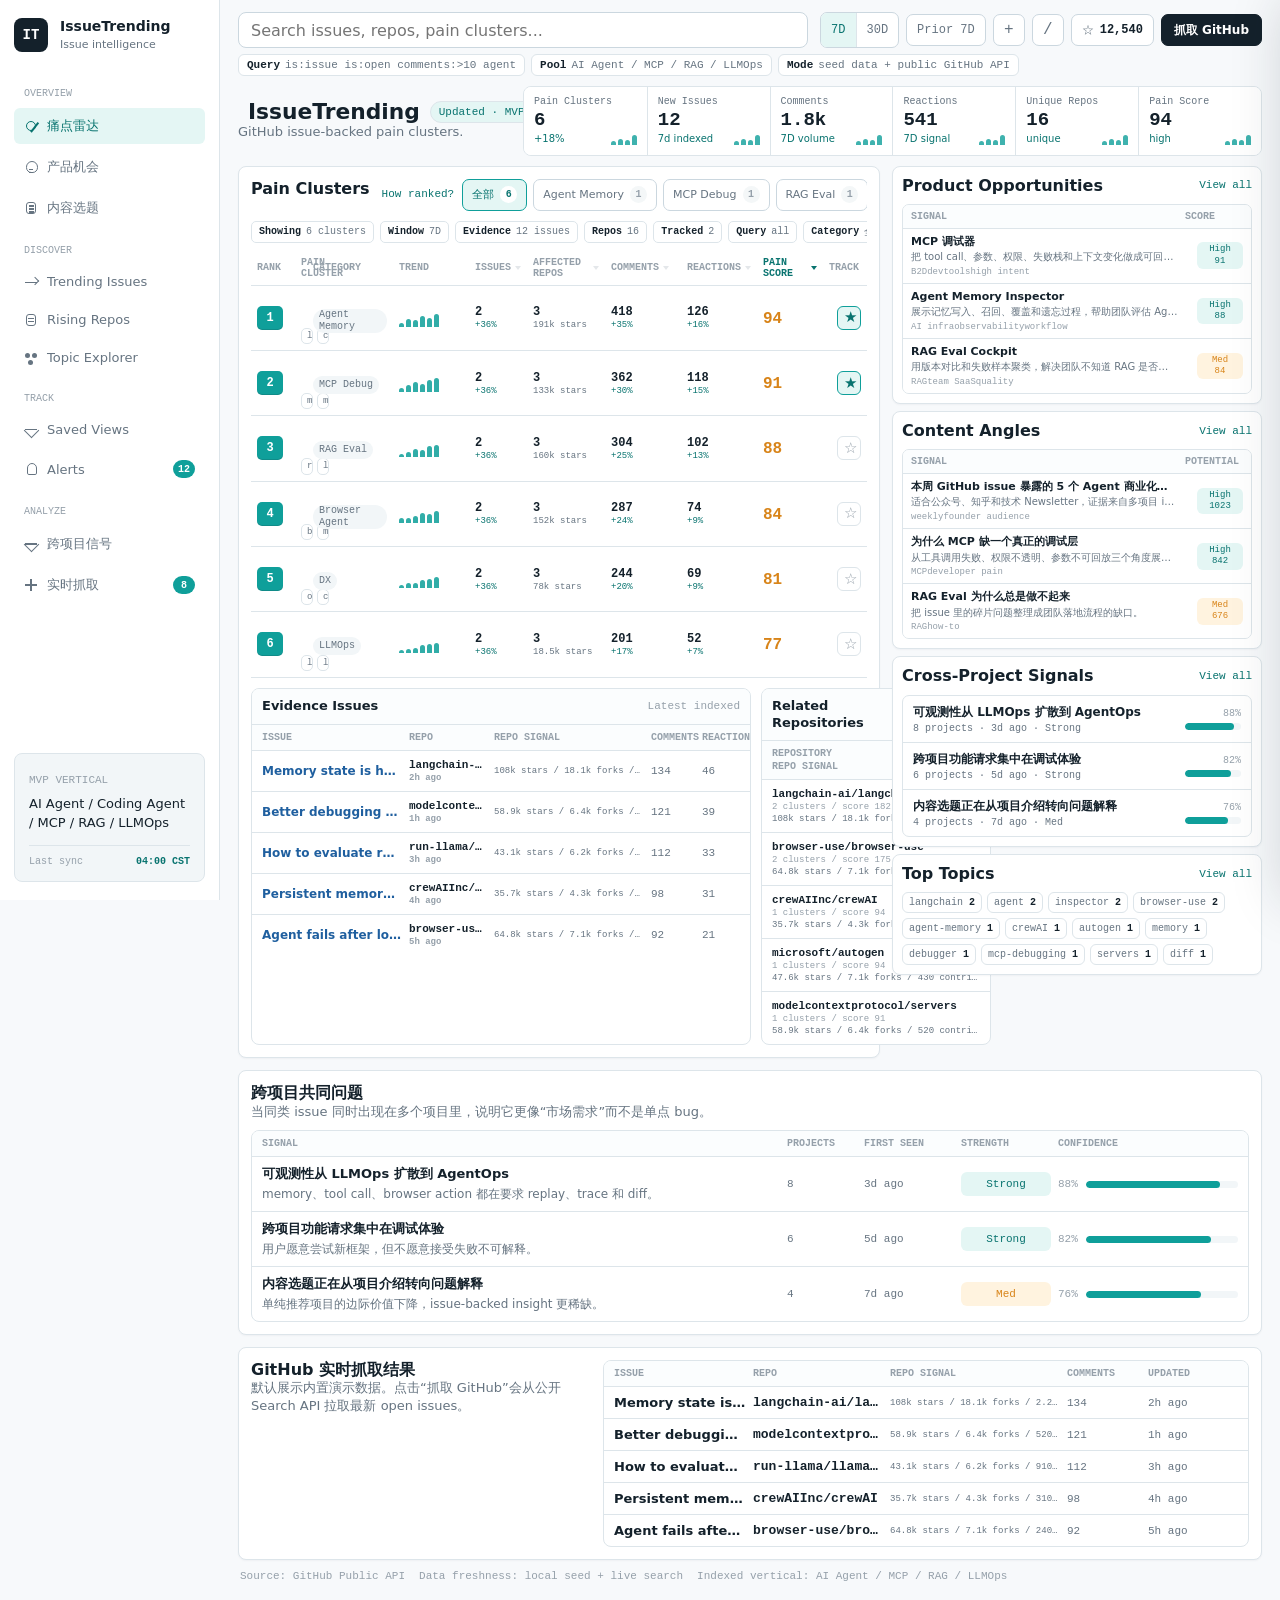
==== commit 04a0a11f: "Compact pain cluster control bar" ====
--- a/index.html
+++ b/index.html
@@ -123,7 +123,7 @@
           <div class="primary-panel" id="pain-points">
             <div class="section-head">
               <div>
-                <h2>Today's Top Pain Clusters</h2>
+                <h2>Pain Clusters</h2>
                 <p>Ranked by comments, reactions, open age, and cross-repo repetition.</p>
               </div>
               <div class="section-tools">
--- a/styles.css
+++ b/styles.css
@@ -761,6 +761,19 @@
   margin-bottom: 9px;
 }
 
+#pain-points > .section-head p {
+  display: none;
+}
+
+#pain-points > .section-head > div:first-child {
+  flex: 0 0 auto;
+  min-width: 116px;
+}
+
+#pain-points > .section-head h2 {
+  white-space: nowrap;
+}
+
 .view-link {
   color: var(--teal-dark);
   font-family: var(--mono);
@@ -773,8 +786,15 @@
   align-items: flex-start;
   justify-content: flex-end;
   gap: 8px;
-  flex-wrap: wrap;
-  min-width: 320px;
+  flex-wrap: nowrap;
+  min-width: 0;
+  max-width: 100%;
+  overflow-x: auto;
+  scrollbar-width: none;
+}
+
+.section-tools::-webkit-scrollbar {
+  display: none;
 }
 
 .text-tool {
@@ -824,15 +844,22 @@
 
 .result-meta {
   display: flex;
-  flex-wrap: wrap;
+  flex-wrap: nowrap;
   gap: 6px;
   margin: 0 0 8px;
+  overflow-x: auto;
   color: var(--muted);
   font-family: var(--mono);
   font-size: 10px;
+  scrollbar-width: none;
+}
+
+.result-meta::-webkit-scrollbar {
+  display: none;
 }
 
 .result-meta span {
+  flex: 0 0 auto;
   min-height: 22px;
   display: inline-flex;
   align-items: center;
@@ -849,9 +876,20 @@
 
 .filter-row {
   display: flex;
-  flex-wrap: wrap;
-  justify-content: flex-end;
+  flex-wrap: nowrap;
+  justify-content: flex-start;
   gap: 6px;
+  min-width: 0;
+  overflow-x: auto;
+  scrollbar-width: none;
+}
+
+.filter-row::-webkit-scrollbar {
+  display: none;
+}
+
+.filter-row .chip {
+  flex: 0 0 auto;
 }
 
 .table-wrap {
@@ -874,7 +912,7 @@
 
 #pain-points th:nth-child(2),
 #pain-points td:nth-child(2) {
-  width: 31%;
+  width: 30%;
 }
 
 #pain-points th:nth-child(3),
@@ -884,14 +922,17 @@
 
 #pain-points th:nth-child(4),
 #pain-points td:nth-child(4) {
-  width: 82px;
+  width: 76px;
 }
 
 #pain-points th:nth-child(5),
-#pain-points td:nth-child(5),
+#pain-points td:nth-child(5) {
+  width: 58px;
+}
+
 #pain-points th:nth-child(6),
 #pain-points td:nth-child(6) {
-  width: 64px;
+  width: 78px;
 }
 
 #pain-points th:nth-child(7),
@@ -1055,13 +1096,41 @@
 }
 
 .pain-summary {
-  display: block;
+  display: none;
   overflow: hidden;
   color: var(--muted);
   font-size: 11px;
   line-height: 1.35;
   text-overflow: ellipsis;
   white-space: nowrap;
+}
+
+.pain-repo-line {
+  display: flex;
+  min-width: 0;
+  gap: 4px;
+  margin-top: 4px;
+}
+
+.pain-repo-mini {
+  min-width: 0;
+  max-width: 48%;
+  overflow: hidden;
+  padding: 1px 5px;
+  border: 1px solid var(--line);
+  border-radius: 5px;
+  color: var(--muted);
+  background: #fff;
+  font-family: var(--mono);
+  font-size: 9px;
+  line-height: 1.35;
+  text-overflow: ellipsis;
+  white-space: nowrap;
+}
+
+.pain-repo-mini:hover {
+  border-color: var(--teal);
+  color: var(--teal-dark);
 }
 
 .tag {
@@ -1157,6 +1226,13 @@
   background: #fff;
 }
 
+.repo-pill:hover,
+.repo-link:hover strong,
+.repo-inline-link:hover,
+.drawer-issue-link:hover {
+  color: var(--teal-dark);
+}
+
 .subsurface-grid {
   display: grid;
   grid-template-columns: minmax(500px, 1.38fr) minmax(230px, 0.62fr);
@@ -1247,6 +1323,10 @@
   min-width: 0;
   display: grid;
   gap: 2px;
+}
+
+.repo-link {
+  color: inherit;
 }
 
 .repo-stack strong,
@@ -1877,6 +1957,27 @@
   font-weight: 700;
 }
 
+.repo-inline-link {
+  display: block;
+  min-width: 0;
+  overflow: hidden;
+  color: inherit;
+  font-family: var(--mono);
+  font-size: 11px;
+  font-weight: 400;
+  text-overflow: ellipsis;
+  white-space: nowrap;
+}
+
+.drawer-issue-link {
+  display: block;
+  min-width: 0;
+  overflow: hidden;
+  color: inherit;
+  text-overflow: ellipsis;
+  white-space: nowrap;
+}
+
 @media (max-width: 1120px) {
   .app-shell {
     grid-template-columns: 1fr;
@@ -1911,7 +2012,7 @@
 
 @media (max-width: 760px) {
   .main {
-    padding: 18px;
+    padding: 10px 12px 18px;
   }
 
   .globalbar,
@@ -1924,6 +2025,7 @@
 
   .globalbar {
     display: grid;
+    gap: 7px;
   }
 
   .toolbar {
@@ -1936,12 +2038,83 @@
   }
 
   .run-strip span {
-    width: 100%;
+    width: auto;
+    flex: 0 0 auto;
   }
 
   .section-tools {
     min-width: 0;
     justify-content: flex-start;
+  }
+
+  .run-strip,
+  .filter-row,
+  .result-meta {
+    flex-wrap: nowrap;
+    overflow-x: auto;
+    scrollbar-width: none;
+  }
+
+  .run-strip::-webkit-scrollbar,
+  .filter-row::-webkit-scrollbar,
+  .result-meta::-webkit-scrollbar,
+  .summary-grid::-webkit-scrollbar {
+    display: none;
+  }
+
+  .run-strip {
+    margin: -1px 0 7px;
+    padding-bottom: 1px;
+  }
+
+  .section-head {
+    gap: 6px;
+    margin-bottom: 7px;
+  }
+
+  .section-head p {
+    display: none;
+  }
+
+  .section-tools {
+    display: grid;
+    gap: 5px;
+  }
+
+  .filter-row {
+    justify-content: flex-start;
+  }
+
+  .chip,
+  .result-meta span {
+    flex: 0 0 auto;
+  }
+
+  .cockpit-head {
+    gap: 7px;
+    margin-bottom: 6px;
+  }
+
+  .title-block {
+    display: none;
+  }
+
+  .title-line {
+    gap: 8px;
+    min-height: 24px;
+  }
+
+  .pulse-mark {
+    width: 14px;
+    height: 14px;
+  }
+
+  h1 {
+    font-size: 19px;
+  }
+
+  .cockpit-head p {
+    display: none;
   }
 
   .panel.compact .section-head.tight {
@@ -1951,21 +2124,25 @@
   }
 
   .summary-grid {
-    grid-template-columns: repeat(2, minmax(0, 1fr));
+    display: flex;
+    overflow-x: auto;
+    border-radius: 7px;
   }
 
   .metric,
   .metric:first-child {
+    flex: 0 0 106px;
+    padding: 7px 8px;
+    border-top: 0;
+    border-left: 1px solid var(--line);
+  }
+
+  .metric:first-child {
     border-left: 0;
-    border-top: 1px solid var(--line);
-  }
-
-  .metric:nth-child(-n + 2) {
-    border-top: 0;
-  }
-
-  .metric:nth-child(even) {
-    border-left: 1px solid var(--line);
+  }
+
+  .metric strong {
+    font-size: 16px;
   }
 
   .status-pill {
@@ -2025,7 +2202,14 @@
   }
 
   .sidebar {
-    padding: 14px;
+    padding: 10px 12px;
+  }
+
+  .brand-mark {
+    width: 30px;
+    height: 30px;
+    border-radius: 7px;
+    font-size: 12px;
   }
 
   .brand small,
@@ -2126,7 +2310,11 @@
   }
 
   .pain-summary {
-    font-size: 11px;
+    display: none;
+  }
+
+  .pain-repo-line {
+    display: none;
   }
 
   .signal {
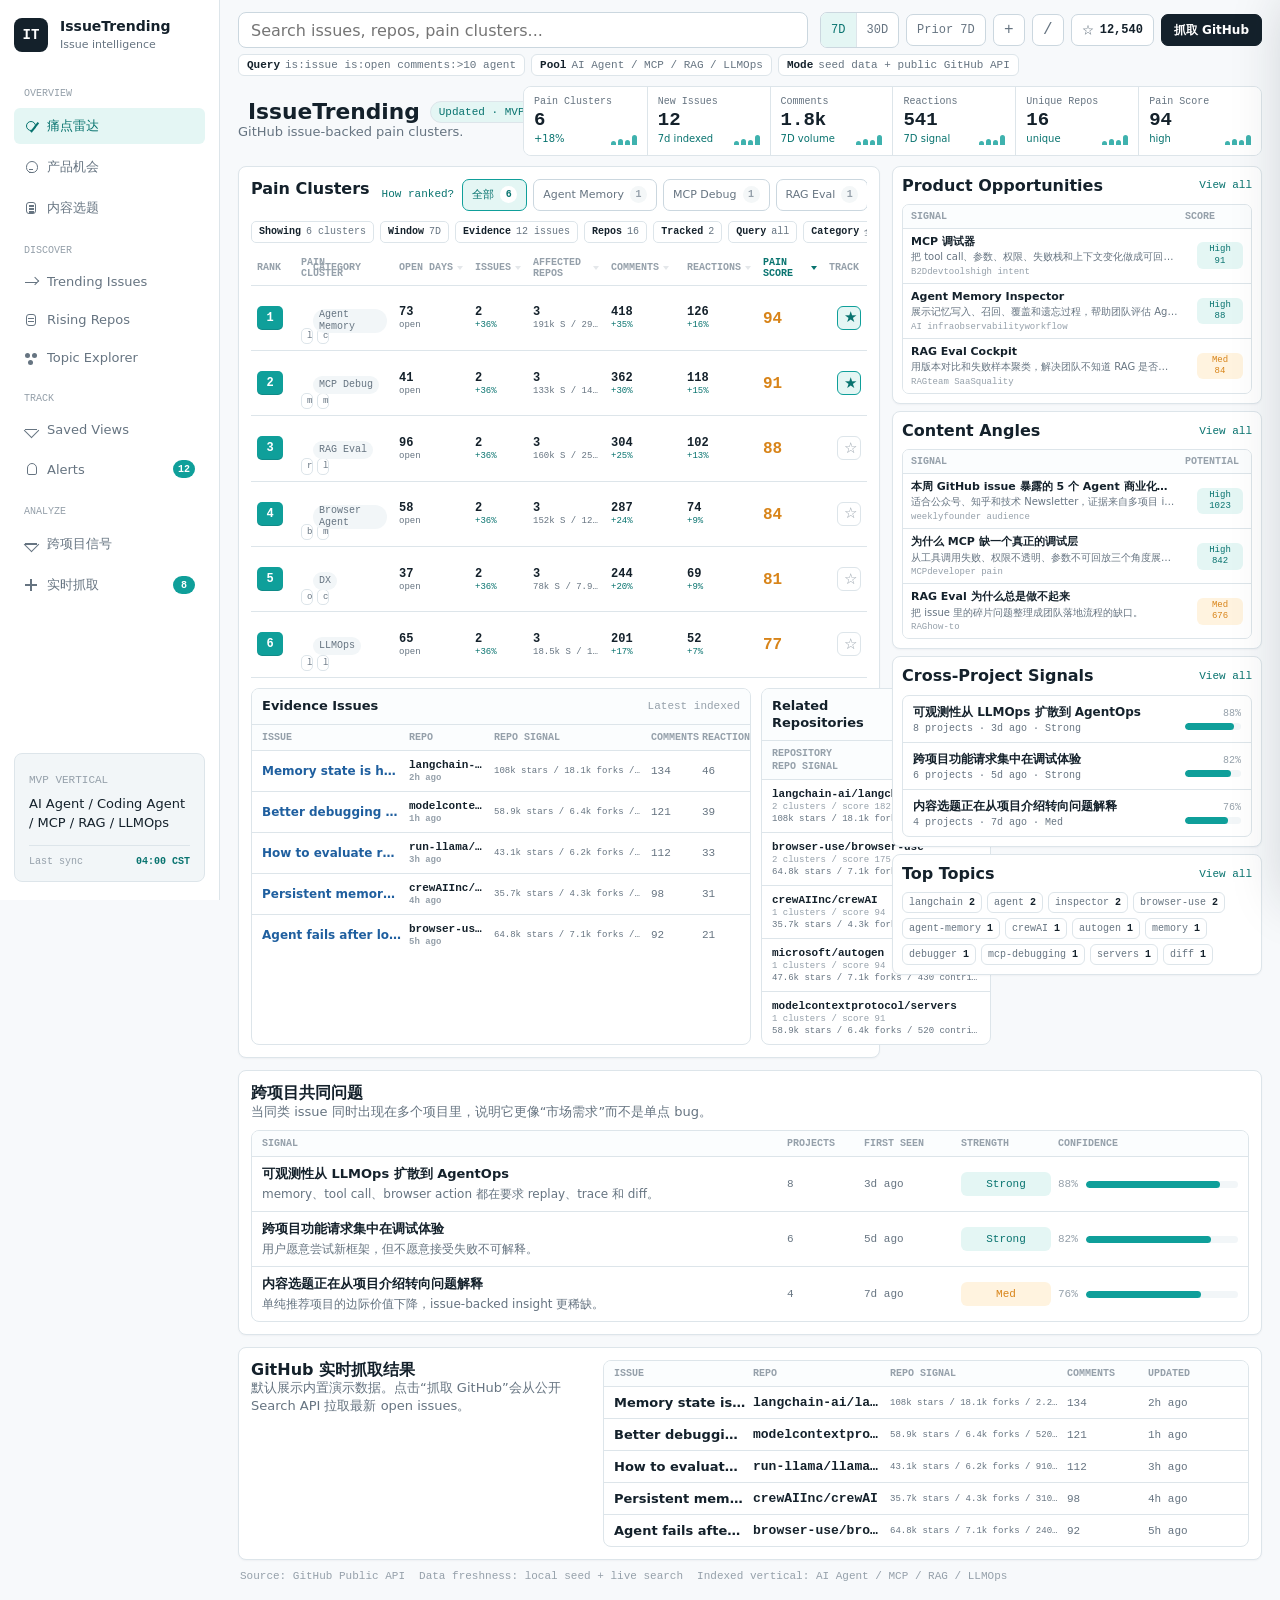
==== commit a545815b: "Replace trend sparkline with open days" ====
--- a/index.html
+++ b/index.html
@@ -147,7 +147,7 @@
                     <th>Rank</th>
                     <th><button class="sort-button" type="button" data-sort="title">Pain Cluster</button></th>
                     <th>Category</th>
-                    <th>Trend</th>
+                    <th><button class="sort-button" type="button" data-sort="openDays">Open Days</button></th>
                     <th><button class="sort-button" type="button" data-sort="issues">Issues</button></th>
                     <th><button class="sort-button" type="button" data-sort="repos">Affected Repos</button></th>
                     <th><button class="sort-button" type="button" data-sort="comments">Comments</button></th>
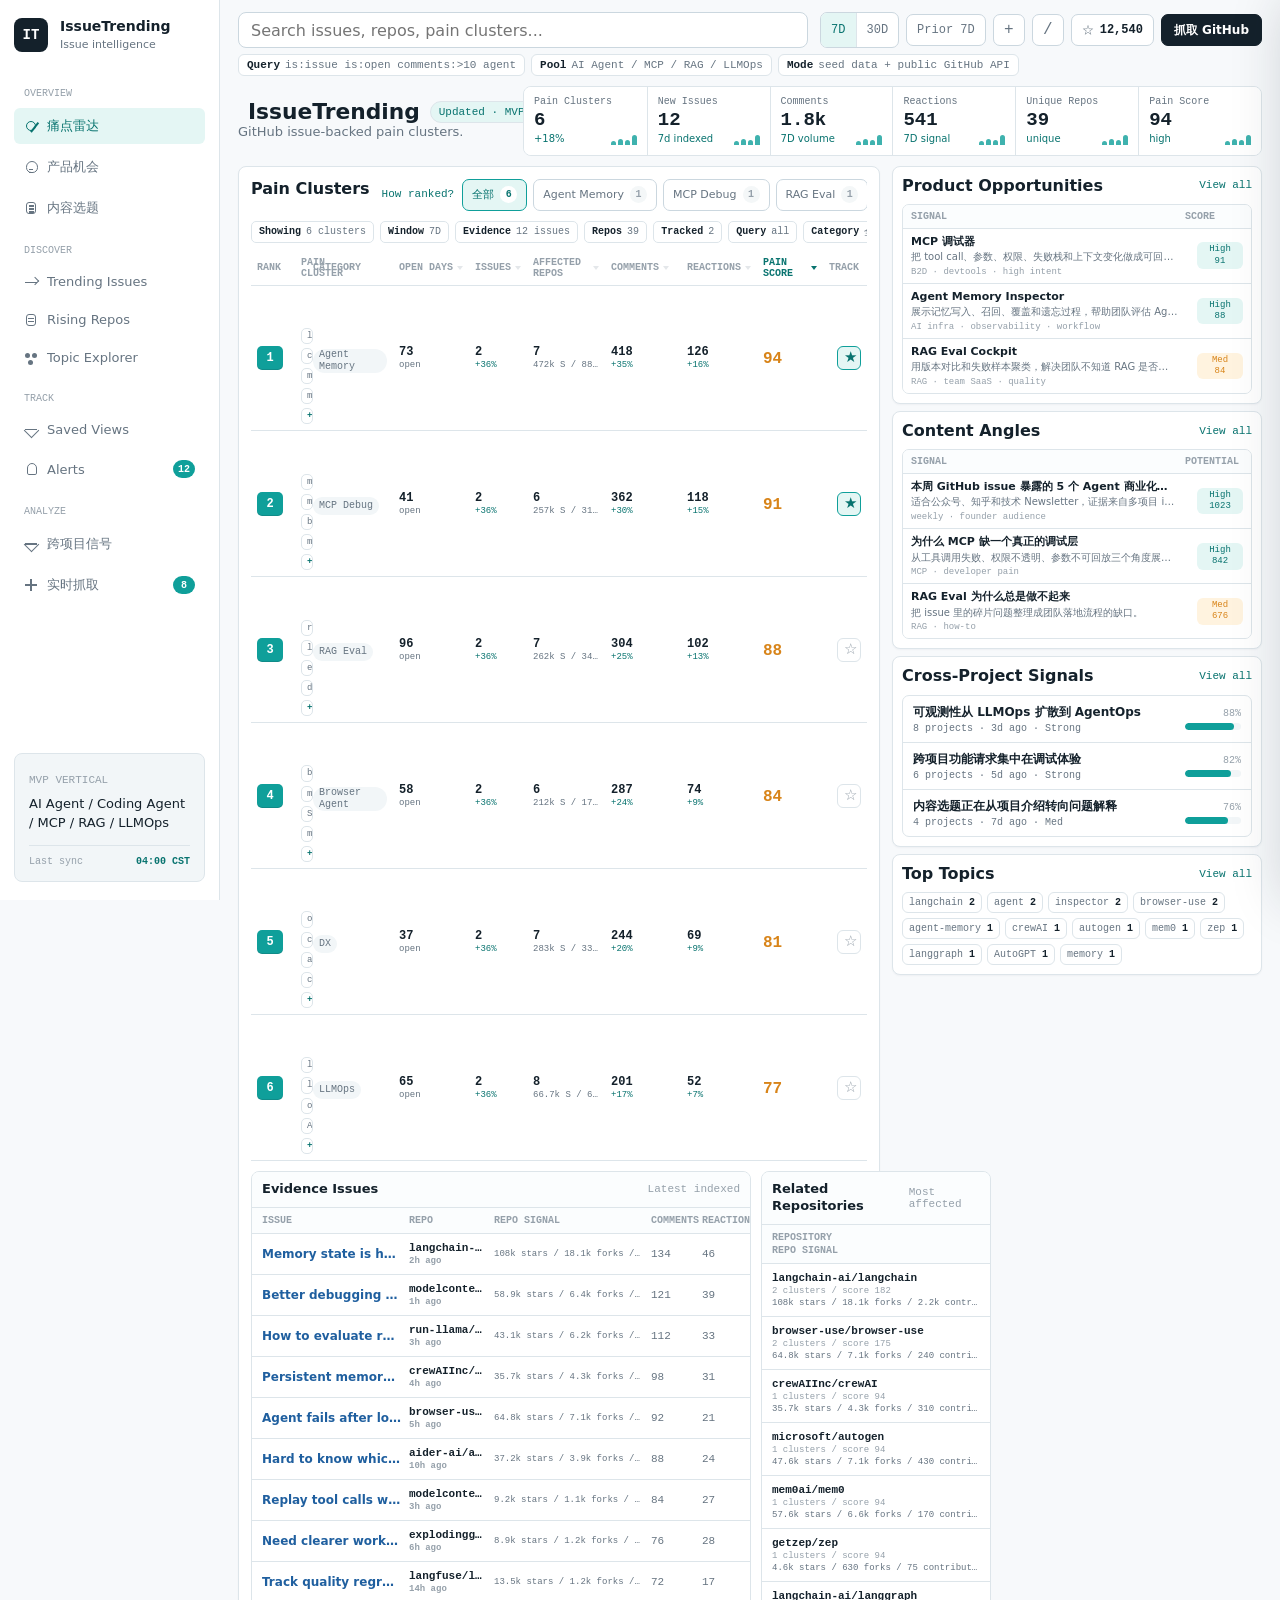
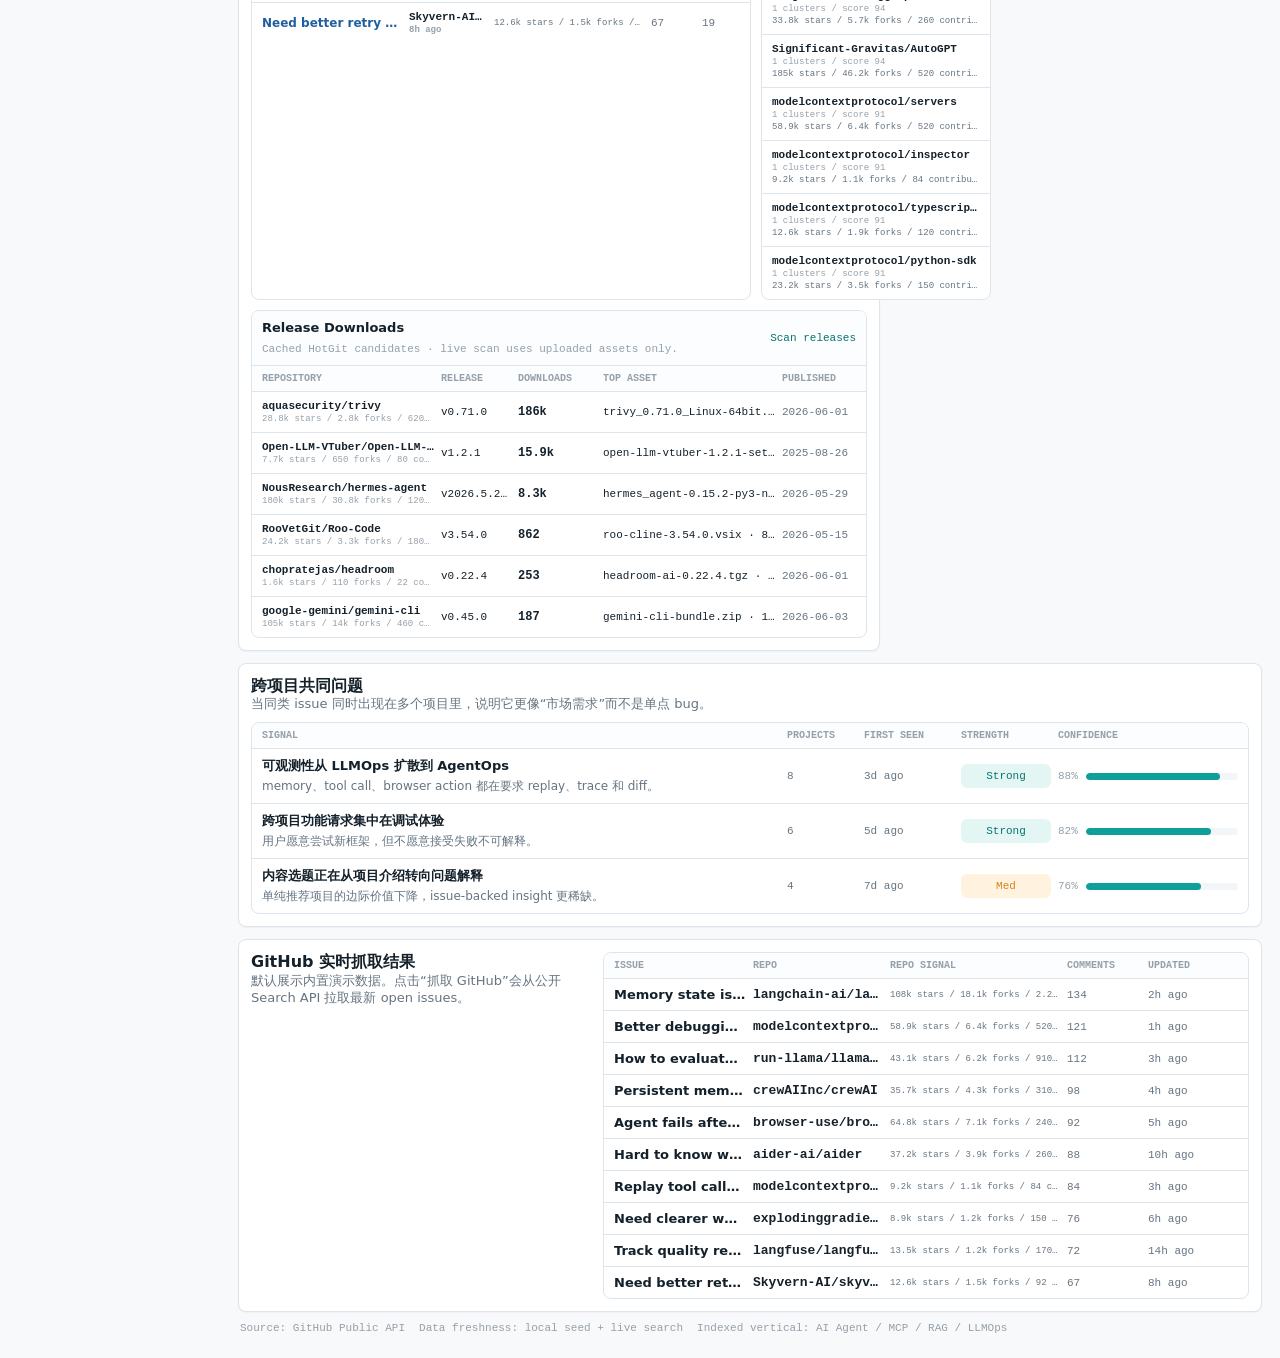
==== commit 86b204a7: "Add release download leaderboard" ====
--- a/index.html
+++ b/index.html
@@ -177,6 +177,17 @@
                 <div class="repo-table" id="repoTable"></div>
               </section>
             </div>
+
+            <section class="subsurface release-hot" id="release-downloads">
+              <div class="subsurface-head">
+                <div>
+                  <h3>Release Downloads</h3>
+                  <span id="releaseStatus">Cached HotGit candidates · live scan uses uploaded assets only.</span>
+                </div>
+                <button class="text-tool" id="scanReleases" type="button">Scan releases</button>
+              </div>
+              <div class="release-table" id="releaseTable"></div>
+            </section>
           </div>
 
           <aside class="insight-rail">
--- a/styles.css
+++ b/styles.css
@@ -1105,16 +1105,21 @@
   white-space: nowrap;
 }
 
+.pain-mobile-meta {
+  display: none;
+}
+
 .pain-repo-line {
   display: flex;
   min-width: 0;
+  flex-wrap: wrap;
   gap: 4px;
   margin-top: 4px;
 }
 
 .pain-repo-mini {
   min-width: 0;
-  max-width: 48%;
+  max-width: 31%;
   overflow: hidden;
   padding: 1px 5px;
   border: 1px solid var(--line);
@@ -1126,6 +1131,11 @@
   line-height: 1.35;
   text-overflow: ellipsis;
   white-space: nowrap;
+}
+
+.pain-repo-mini.repo-more {
+  color: var(--teal-dark);
+  font-weight: 750;
 }
 
 .pain-repo-mini:hover {
@@ -1183,24 +1193,6 @@
   white-space: nowrap;
 }
 
-.sparkline {
-  width: 52px;
-  height: 18px;
-  display: flex;
-  align-items: end;
-  gap: 2px;
-  margin-top: 0;
-}
-
-.sparkline i {
-  width: 5px;
-  min-height: 3px;
-  display: block;
-  border-radius: 999px 999px 2px 2px;
-  background: var(--teal);
-  opacity: 0.86;
-}
-
 .score {
   color: var(--amber);
   font-family: var(--mono);
@@ -1248,6 +1240,10 @@
   background: #fff;
 }
 
+.release-hot {
+  margin-top: 10px;
+}
+
 .subsurface-head {
   display: flex;
   align-items: center;
@@ -1288,6 +1284,10 @@
 .repo-row {
   grid-template-columns: minmax(0, 1fr);
   gap: 2px;
+}
+
+.release-row {
+  grid-template-columns: minmax(150px, 0.95fr) minmax(70px, 0.36fr) 78px minmax(170px, 0.95fr) 74px;
 }
 
 .data-head {
@@ -2171,6 +2171,16 @@
 
   .repo-row .repo-signal {
     white-space: normal;
+  }
+
+  .release-row {
+    grid-template-columns: minmax(0, 1fr) 58px minmax(96px, 0.8fr);
+  }
+
+  .release-row > span:nth-child(2),
+  .release-row > a:nth-child(2),
+  .release-row > span:nth-child(5) {
+    display: none;
   }
 
   .signal-row {
@@ -2313,16 +2323,24 @@
     display: none;
   }
 
+  .pain-mobile-meta {
+    display: block;
+    overflow: hidden;
+    margin-top: 2px;
+    color: var(--muted);
+    font-family: var(--mono);
+    font-size: 9px;
+    line-height: 1.25;
+    text-overflow: ellipsis;
+    white-space: nowrap;
+  }
+
   .pain-repo-line {
     display: none;
   }
 
   .signal {
     font-size: 10px;
-  }
-
-  .sparkline {
-    display: none;
   }
 
   .score {
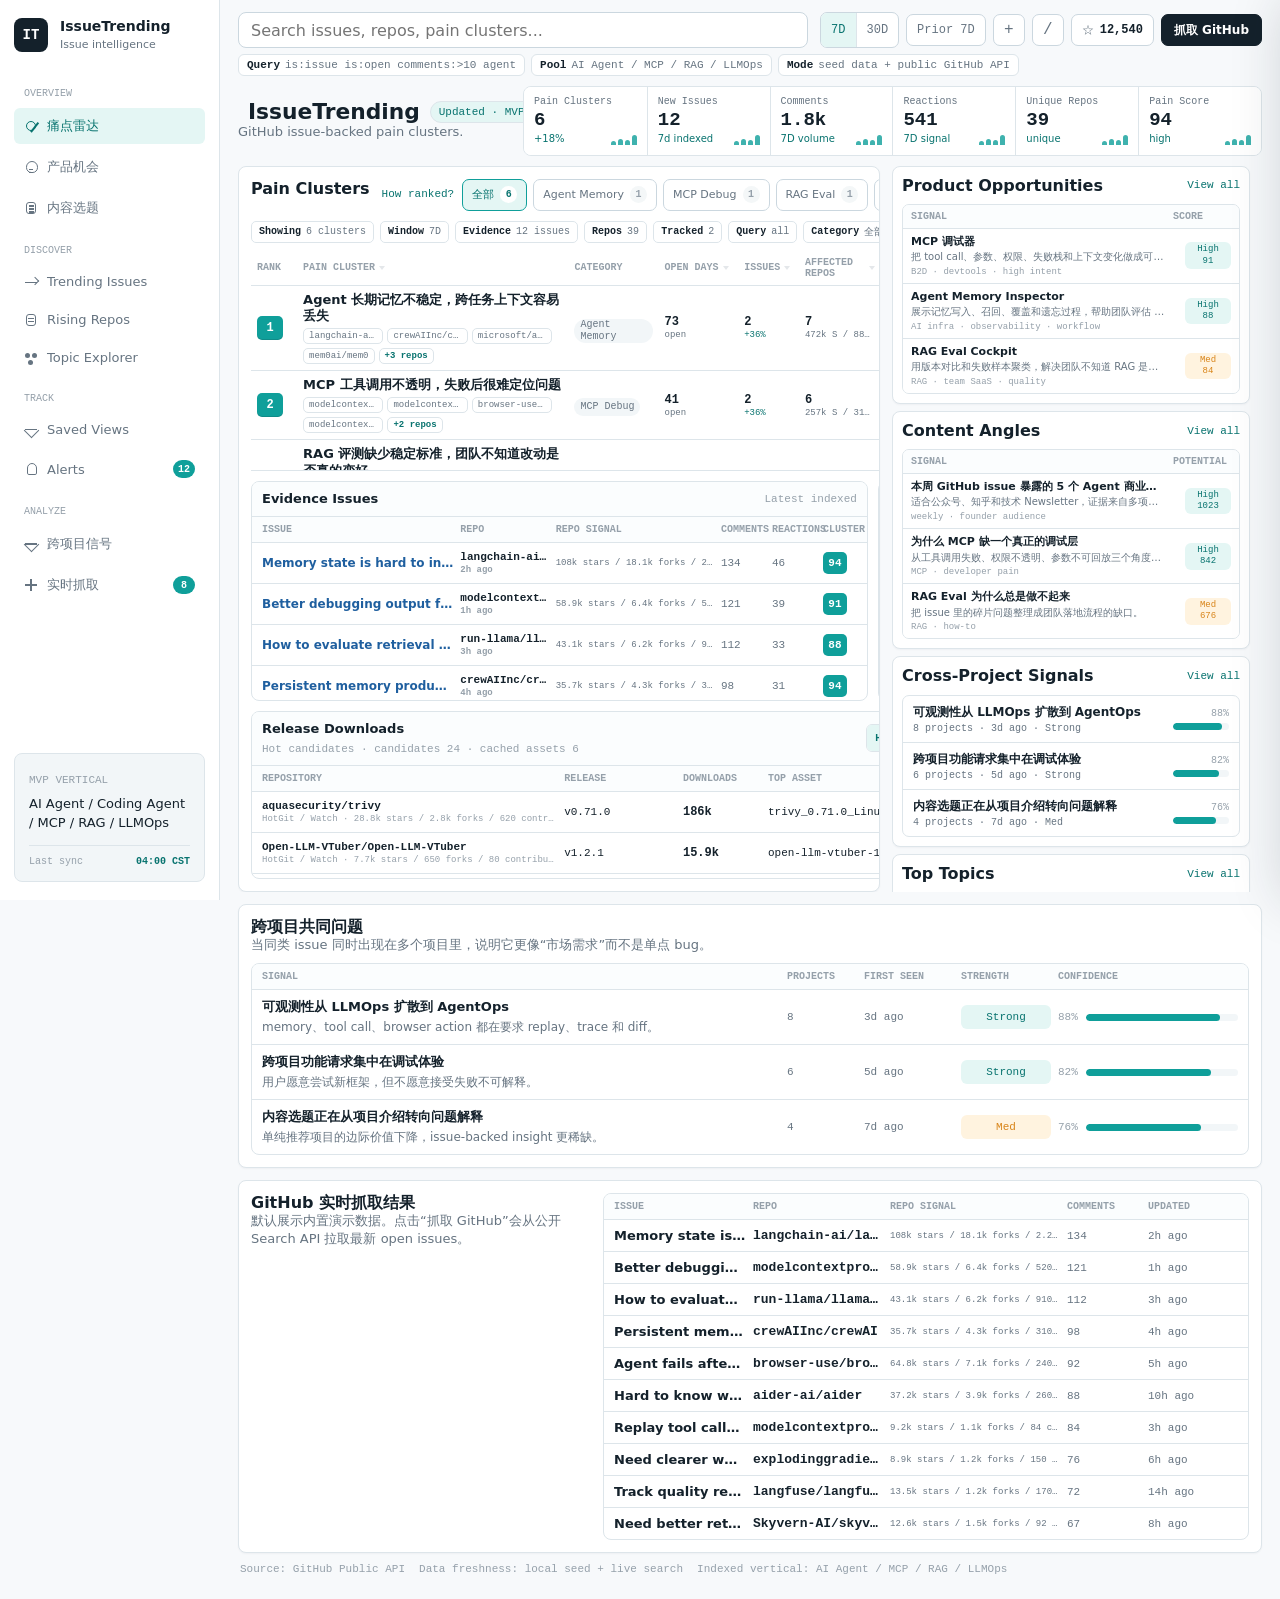
==== commit 88606161: "Add release download scope controls" ====
--- a/index.html
+++ b/index.html
@@ -184,7 +184,14 @@
                   <h3>Release Downloads</h3>
                   <span id="releaseStatus">Cached HotGit candidates · live scan uses uploaded assets only.</span>
                 </div>
-                <button class="text-tool" id="scanReleases" type="button">Scan releases</button>
+                <div class="release-actions" aria-label="Release download controls">
+                  <div class="release-scope" aria-label="Release candidate scope">
+                    <button class="active" type="button" data-release-scope="hot">Hot</button>
+                    <button type="button" data-release-scope="pain">Pain repos</button>
+                    <button type="button" data-release-scope="watch">Watchlist</button>
+                  </div>
+                  <button class="text-tool" id="scanReleases" type="button">Scan releases</button>
+                </div>
               </div>
               <div class="release-table" id="releaseTable"></div>
             </section>
--- a/styles.css
+++ b/styles.css
@@ -718,8 +718,11 @@
   display: grid;
   grid-template-columns: minmax(0, 1fr) 370px;
   gap: 12px;
-  align-items: start;
-  min-width: 0;
+  align-items: stretch;
+  min-width: 0;
+  height: calc(100vh - 174px);
+  min-height: 560px;
+  overflow: hidden;
 }
 
 .primary-panel,
@@ -739,6 +742,14 @@
   padding: 12px;
 }
 
+.primary-panel {
+  display: grid;
+  grid-template-rows: auto auto auto minmax(230px, 0.82fr) minmax(178px, 0.56fr);
+  gap: 0;
+  height: 100%;
+  overflow: hidden;
+}
+
 .panel.compact {
   padding: 9px;
 }
@@ -746,6 +757,14 @@
 .insight-rail {
   display: grid;
   gap: 7px;
+  height: 100%;
+  min-height: 0;
+  align-content: start;
+  overflow-y: auto;
+  padding-right: 2px;
+  scrollbar-gutter: stable;
+  scrollbar-width: thin;
+  scrollbar-color: var(--line-strong) transparent;
 }
 
 .section-head {
@@ -895,7 +914,11 @@
 .table-wrap {
   width: 100%;
   max-width: 100%;
-  overflow-x: auto;
+  min-height: 0;
+  overflow: auto;
+  border-bottom: 1px solid var(--line);
+  scrollbar-width: thin;
+  scrollbar-color: var(--line-strong) transparent;
 }
 
 table {
@@ -961,6 +984,10 @@
 }
 
 th {
+  position: sticky;
+  top: 0;
+  z-index: 2;
+  background: var(--surface);
   color: var(--quiet);
   font-family: var(--mono);
   font-size: 10px;
@@ -1230,10 +1257,12 @@
   grid-template-columns: minmax(500px, 1.38fr) minmax(230px, 0.62fr);
   gap: 10px;
   margin-top: 10px;
+  min-height: 0;
 }
 
 .subsurface {
   min-width: 0;
+  min-height: 0;
   border: 1px solid var(--line);
   border-radius: 8px;
   overflow: hidden;
@@ -1241,7 +1270,63 @@
 }
 
 .release-hot {
+  display: grid;
+  grid-template-rows: auto minmax(0, 1fr);
   margin-top: 10px;
+}
+
+.release-actions {
+  display: inline-flex;
+  align-items: center;
+  justify-content: flex-end;
+  gap: 8px;
+  min-width: 0;
+}
+
+.release-scope {
+  height: 28px;
+  display: inline-flex;
+  overflow: hidden;
+  border: 1px solid var(--line);
+  border-radius: 6px;
+  background: #fff;
+}
+
+.release-scope button {
+  height: 26px;
+  padding: 0 8px;
+  border: 0;
+  border-left: 1px solid var(--line);
+  background: transparent;
+  color: var(--muted);
+  cursor: pointer;
+  font-family: var(--mono);
+  font-size: 10px;
+  white-space: nowrap;
+}
+
+.release-scope button:first-child {
+  border-left: 0;
+}
+
+.release-scope button.active {
+  background: var(--teal-soft);
+  color: var(--teal-dark);
+  font-weight: 750;
+}
+
+.subsurface-grid .subsurface {
+  display: grid;
+  grid-template-rows: auto minmax(0, 1fr);
+}
+
+.evidence-table,
+.repo-table,
+.release-table {
+  min-height: 0;
+  overflow: auto;
+  scrollbar-width: thin;
+  scrollbar-color: var(--line-strong) transparent;
 }
 
 .subsurface-head {
@@ -2005,8 +2090,33 @@
     grid-template-columns: 1fr;
   }
 
+  .workspace {
+    height: auto;
+    min-height: 0;
+    overflow: visible;
+  }
+
+  .primary-panel {
+    display: block;
+    height: auto;
+    overflow: visible;
+  }
+
+  .insight-rail {
+    height: auto;
+    overflow: visible;
+    padding-right: 0;
+  }
+
   .subsurface-grid {
     grid-template-columns: 1fr;
+  }
+
+  .table-wrap,
+  .evidence-table,
+  .repo-table,
+  .release-table {
+    max-height: none;
   }
 }
 
@@ -2171,6 +2281,16 @@
 
   .repo-row .repo-signal {
     white-space: normal;
+  }
+
+  .release-actions {
+    justify-content: flex-start;
+    overflow-x: auto;
+    scrollbar-width: none;
+  }
+
+  .release-actions::-webkit-scrollbar {
+    display: none;
   }
 
   .release-row {
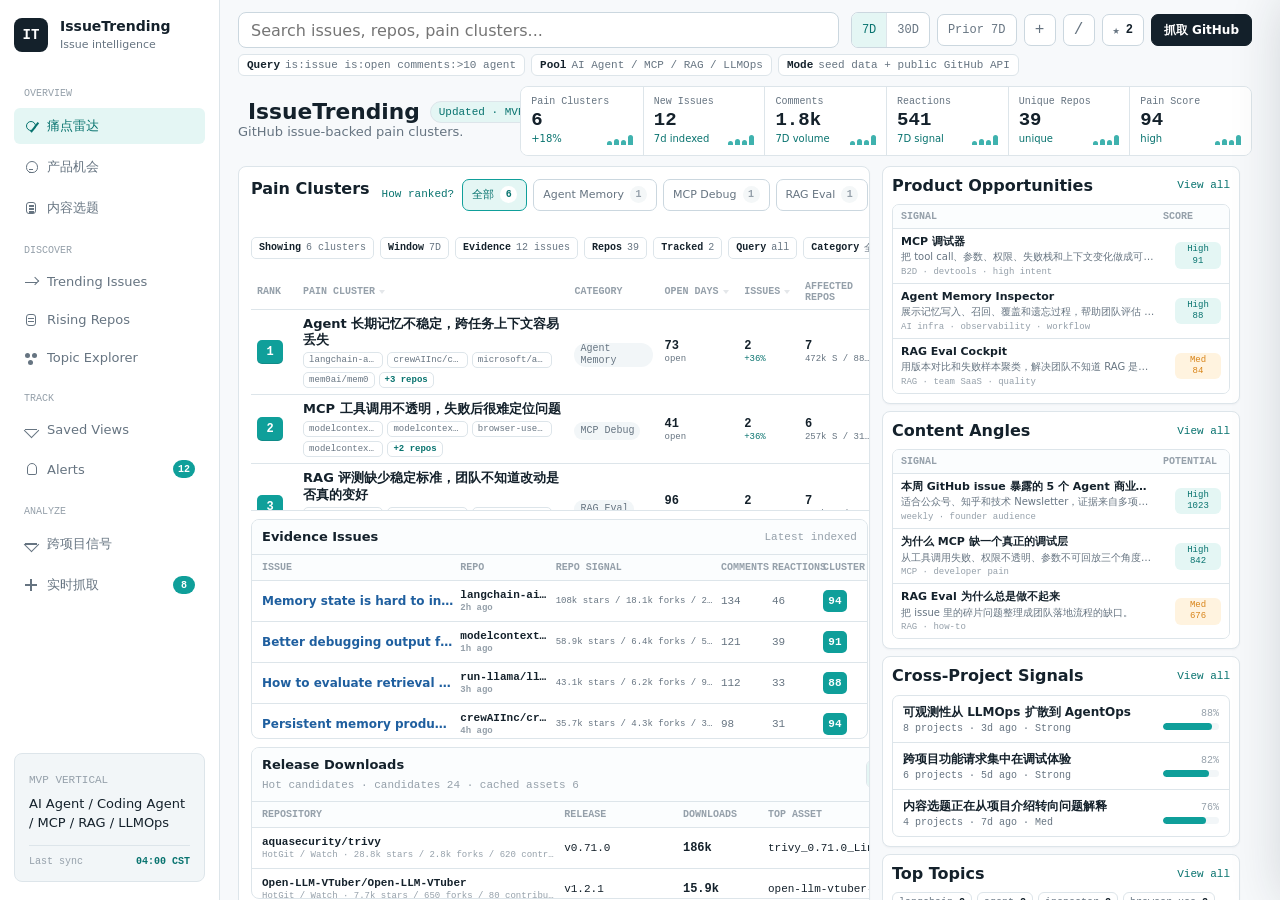
==== commit e807196b: "Persist tracked pain clusters" ====
--- a/index.html
+++ b/index.html
@@ -64,7 +64,7 @@
             <button class="tool-button" id="compareButton" type="button">Prior 7D</button>
             <button class="tool-button icon-button" type="button" aria-label="Create tracker">+</button>
             <button class="tool-button icon-button" type="button" aria-label="API">/</button>
-            <button class="tool-button star-button" type="button" aria-label="Saved stars">☆ <strong>12,540</strong></button>
+            <button class="tool-button star-button" id="trackedSummary" type="button" aria-label="Tracked pain clusters">★ <strong>2</strong></button>
             <button id="refreshGithub" class="button ghost" type="button">抓取 GitHub</button>
           </div>
         </header>
--- a/styles.css
+++ b/styles.css
@@ -59,9 +59,11 @@
 
 .app-shell {
   min-height: 100vh;
+  height: 100vh;
   display: grid;
   grid-template-columns: 220px minmax(0, 1fr);
   min-width: 0;
+  overflow: hidden;
 }
 
 .sidebar {
@@ -356,8 +358,13 @@
   width: 100%;
   min-width: 0;
   max-width: 1540px;
+  height: 100vh;
   margin: 0 auto;
   padding: 14px 18px 24px;
+  overflow-y: auto;
+  scrollbar-gutter: stable;
+  scrollbar-width: thin;
+  scrollbar-color: var(--line-strong) transparent;
 }
 
 .globalbar {
@@ -720,8 +727,8 @@
   gap: 12px;
   align-items: stretch;
   min-width: 0;
-  height: calc(100vh - 174px);
-  min-height: 560px;
+  height: clamp(620px, calc(100vh - 154px), 780px);
+  min-height: 0;
   overflow: hidden;
 }
 
@@ -744,10 +751,34 @@
 
 .primary-panel {
   display: grid;
-  grid-template-rows: auto auto auto minmax(230px, 0.82fr) minmax(178px, 0.56fr);
-  gap: 0;
+  grid-template-rows: auto auto auto minmax(212px, 1fr) minmax(178px, 220px) minmax(116px, 152px);
+  gap: 8px;
   height: 100%;
   overflow: hidden;
+}
+
+#pain-points > .section-head {
+  grid-row: 1;
+}
+
+#rankingPanel {
+  grid-row: 2;
+}
+
+#resultMeta {
+  grid-row: 3;
+}
+
+#pain-points > .table-wrap {
+  grid-row: 4;
+}
+
+#pain-points > .subsurface-grid {
+  grid-row: 5;
+}
+
+#release-downloads {
+  grid-row: 6;
 }
 
 .panel.compact {
@@ -1256,8 +1287,8 @@
   display: grid;
   grid-template-columns: minmax(500px, 1.38fr) minmax(230px, 0.62fr);
   gap: 10px;
-  margin-top: 10px;
   min-height: 0;
+  overflow: hidden;
 }
 
 .subsurface {
@@ -1272,7 +1303,8 @@
 .release-hot {
   display: grid;
   grid-template-rows: auto minmax(0, 1fr);
-  margin-top: 10px;
+  min-height: 0;
+  overflow: hidden;
 }
 
 .release-actions {
@@ -1702,12 +1734,22 @@
   margin-top: 12px;
 }
 
+.signals-panel {
+  display: grid;
+  grid-template-rows: auto minmax(0, 1fr);
+  max-height: 220px;
+  overflow: hidden;
+}
+
 .signal-grid,
 .live-results {
-  overflow: hidden;
+  min-height: 0;
+  overflow: auto;
   border: 1px solid var(--line);
   border-radius: 8px;
   background: #fff;
+  scrollbar-width: thin;
+  scrollbar-color: var(--line-strong) transparent;
 }
 
 .signal-row {
@@ -1784,8 +1826,10 @@
 
 .live-panel {
   display: grid;
-  grid-template-columns: 340px minmax(0, 1fr);
+  grid-template-columns: 260px minmax(0, 1fr);
   gap: 12px;
+  max-height: 260px;
+  overflow: hidden;
 }
 
 .live-row {
@@ -1936,17 +1980,40 @@
   border-radius: 7px;
   color: var(--teal-dark);
   background: var(--teal-soft);
+  cursor: pointer;
   font-family: var(--mono);
   font-size: 11px;
 }
 
 .inspector-grid,
 .decision-table,
-.drawer-evidence-table {
+.drawer-evidence-table,
+.drawer-repo-impact-table,
+.action-queue,
+.brief-card {
   overflow: hidden;
   border: 1px solid var(--line);
   border-radius: 7px;
   background: #fff;
+}
+
+.brief-card {
+  padding: 10px;
+  background: #fbfdfe;
+}
+
+.brief-card pre {
+  max-height: 190px;
+  margin: 0;
+  overflow: auto;
+  color: var(--muted);
+  font-family: var(--mono);
+  font-size: 11px;
+  line-height: 1.45;
+  white-space: pre-wrap;
+  word-break: break-word;
+  scrollbar-width: thin;
+  scrollbar-color: var(--line-strong) transparent;
 }
 
 .inspector-grid {
@@ -1976,7 +2043,8 @@
 }
 
 .decision-row,
-.drawer-evidence-row {
+.drawer-evidence-row,
+.drawer-repo-impact-row {
   display: grid;
   gap: 8px;
   align-items: center;
@@ -1992,13 +2060,20 @@
   grid-template-columns: minmax(0, 1.15fr) minmax(96px, 0.58fr) minmax(145px, 0.82fr) 52px 52px;
 }
 
+.drawer-repo-impact-row {
+  grid-template-columns: minmax(0, 1fr) minmax(150px, 0.82fr) 72px;
+}
+
 .decision-row:last-child,
-.drawer-evidence-row:last-child {
+.drawer-evidence-row:last-child,
+.drawer-repo-impact-row:last-child,
+.action-queue-item:last-child {
   border-bottom: 0;
 }
 
 .decision-head,
-.drawer-evidence-head {
+.drawer-evidence-head,
+.drawer-repo-impact-head {
   background: #fbfdfe;
   color: var(--quiet);
   font-family: var(--mono);
@@ -2042,6 +2117,47 @@
   font-weight: 700;
 }
 
+.drawer-repo-impact-row span,
+.action-queue-item span {
+  min-width: 0;
+  overflow: hidden;
+  color: var(--muted);
+  font-family: var(--mono);
+  font-size: 11px;
+  text-overflow: ellipsis;
+  white-space: nowrap;
+}
+
+.drawer-repo-impact-row span:first-child {
+  color: var(--ink);
+  font-weight: 700;
+}
+
+.action-queue {
+  display: grid;
+}
+
+.action-queue-item {
+  min-width: 0;
+  display: grid;
+  gap: 3px;
+  padding: 9px 10px;
+  border-bottom: 1px solid var(--line);
+}
+
+.action-queue-item:hover {
+  background: #fbfdfd;
+}
+
+.action-queue-item strong {
+  min-width: 0;
+  overflow: hidden;
+  color: var(--ink);
+  font-size: 12px;
+  text-overflow: ellipsis;
+  white-space: nowrap;
+}
+
 .repo-inline-link {
   display: block;
   min-width: 0;
@@ -2065,7 +2181,14 @@
 
 @media (max-width: 1120px) {
   .app-shell {
+    height: auto;
     grid-template-columns: 1fr;
+    overflow: visible;
+  }
+
+  .main {
+    height: auto;
+    overflow: visible;
   }
 
   .sidebar {
@@ -2391,6 +2514,14 @@
 
   .drawer-evidence-row span:nth-child(2),
   .drawer-evidence-row span:nth-child(5) {
+    display: none;
+  }
+
+  .drawer-repo-impact-row {
+    grid-template-columns: minmax(0, 1fr) 72px;
+  }
+
+  .drawer-repo-impact-row span:nth-child(2) {
     display: none;
   }
 
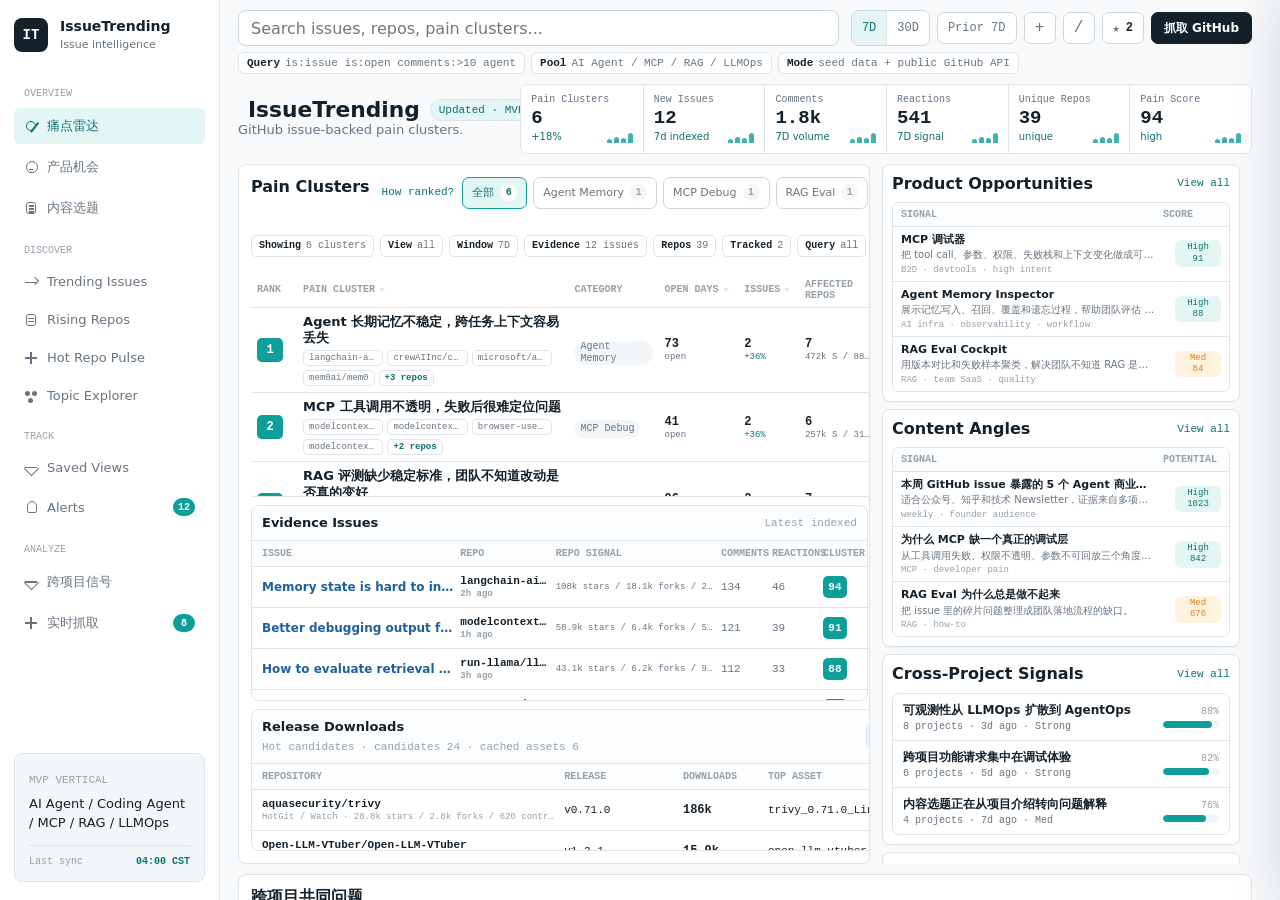
==== commit d0546d44: "Add Hot Repo Pulse mode" ====
--- a/index.html
+++ b/index.html
@@ -30,6 +30,7 @@
           <span class="nav-group">Discover</span>
           <a class="nav-item" href="#pain-points"><span class="nav-icon trending"></span>Trending Issues</a>
           <a class="nav-item" href="#repos"><span class="nav-icon repo-icon"></span>Rising Repos</a>
+          <a class="nav-item" href="./hot-repo-pulse.html"><span class="nav-icon live-icon"></span>Hot Repo Pulse</a>
           <a class="nav-item" href="#topics"><span class="nav-icon topic-icon"></span>Topic Explorer</a>
           <span class="nav-group">Track</span>
           <a class="nav-item" href="#signals"><span class="nav-icon signal-icon"></span>Saved Views</a>
--- a/styles.css
+++ b/styles.css
@@ -360,7 +360,7 @@
   max-width: 1540px;
   height: 100vh;
   margin: 0 auto;
-  padding: 14px 18px 24px;
+  padding: 12px 18px 18px;
   overflow-y: auto;
   scrollbar-gutter: stable;
   scrollbar-width: thin;
@@ -582,9 +582,19 @@
   gap: 6px;
 }
 
+.star-button.active {
+  border-color: var(--teal);
+  background: var(--teal-soft);
+  color: var(--teal-dark);
+}
+
 .star-button strong {
   color: var(--ink);
   font-weight: 750;
+}
+
+.star-button.active strong {
+  color: var(--teal-dark);
 }
 
 .button.ghost {
@@ -727,7 +737,7 @@
   gap: 12px;
   align-items: stretch;
   min-width: 0;
-  height: clamp(620px, calc(100vh - 154px), 780px);
+  height: clamp(560px, calc(100vh - 168px), 700px);
   min-height: 0;
   overflow: hidden;
 }
@@ -751,7 +761,7 @@
 
 .primary-panel {
   display: grid;
-  grid-template-rows: auto auto auto minmax(212px, 1fr) minmax(178px, 220px) minmax(116px, 152px);
+  grid-template-rows: auto auto auto minmax(188px, 1fr) minmax(156px, 196px) minmax(112px, 142px);
   gap: 8px;
   height: 100%;
   overflow: hidden;
@@ -946,6 +956,7 @@
   width: 100%;
   max-width: 100%;
   min-height: 0;
+  max-height: 100%;
   overflow: auto;
   border-bottom: 1px solid var(--line);
   scrollbar-width: thin;
@@ -1048,6 +1059,78 @@
   margin-top: 6px;
   color: var(--muted);
   font-size: 12px;
+}
+
+.cockpit-fill-row {
+  cursor: default;
+}
+
+.cockpit-fill-row:hover {
+  background: transparent;
+}
+
+.cockpit-fill-row td {
+  padding: 10px 8px;
+  background: linear-gradient(180deg, #fbfdfe 0%, #fff 100%);
+}
+
+.cockpit-fill {
+  min-height: 58px;
+  display: flex;
+  align-items: center;
+  justify-content: space-between;
+  gap: 12px;
+  padding: 9px 10px;
+  border: 1px dashed var(--line-strong);
+  border-radius: 7px;
+}
+
+.cockpit-fill strong,
+.cockpit-fill span {
+  display: block;
+}
+
+.cockpit-fill strong {
+  color: var(--ink);
+  font-size: 12px;
+}
+
+.cockpit-fill span {
+  margin-top: 3px;
+  color: var(--muted);
+  font-family: var(--mono);
+  font-size: 10px;
+}
+
+.cockpit-fill-actions {
+  display: flex;
+  align-items: center;
+  justify-content: flex-end;
+  gap: 6px;
+  min-width: 0;
+}
+
+.cockpit-fill-actions button {
+  height: 26px;
+  padding: 0 8px;
+  border: 1px solid var(--line);
+  border-radius: 6px;
+  background: #fff;
+  color: var(--teal-dark);
+  cursor: pointer;
+  font-family: var(--mono);
+  font-size: 10px;
+  white-space: nowrap;
+}
+
+.cockpit-fill-actions button:hover {
+  border-color: var(--teal);
+  background: var(--teal-soft);
+}
+
+.cockpit-fill-actions button:disabled {
+  color: var(--quiet);
+  cursor: not-allowed;
 }
 
 .sort-button {
@@ -1356,6 +1439,7 @@
 .repo-table,
 .release-table {
   min-height: 0;
+  max-height: 100%;
   overflow: auto;
   scrollbar-width: thin;
   scrollbar-color: var(--line-strong) transparent;
@@ -1731,13 +1815,14 @@
 
 .signals-panel,
 .live-panel {
-  margin-top: 12px;
+  margin-top: 10px;
 }
 
 .signals-panel {
   display: grid;
   grid-template-rows: auto minmax(0, 1fr);
-  max-height: 220px;
+  height: 178px;
+  max-height: 178px;
   overflow: hidden;
 }
 
@@ -1828,7 +1913,8 @@
   display: grid;
   grid-template-columns: 260px minmax(0, 1fr);
   gap: 12px;
-  max-height: 260px;
+  height: 210px;
+  max-height: 210px;
   overflow: hidden;
 }
 
@@ -2227,7 +2313,8 @@
 
   .insight-rail {
     height: auto;
-    overflow: visible;
+    max-height: 540px;
+    overflow: auto;
     padding-right: 0;
   }
 
@@ -2239,7 +2326,32 @@
   .evidence-table,
   .repo-table,
   .release-table {
-    max-height: none;
+    overflow: auto;
+    scrollbar-width: thin;
+    scrollbar-color: var(--line-strong) transparent;
+  }
+
+  .table-wrap {
+    max-height: 360px;
+  }
+
+  .evidence-table,
+  .repo-table {
+    max-height: 260px;
+  }
+
+  .release-table {
+    max-height: 220px;
+  }
+
+  .signals-panel {
+    height: 178px;
+    max-height: 178px;
+  }
+
+  .live-panel {
+    height: 230px;
+    max-height: 230px;
   }
 }
 
@@ -2270,6 +2382,10 @@
     display: none;
   }
 
+  .tool-button.star-button {
+    display: inline-flex;
+  }
+
   .run-strip span {
     width: auto;
     flex: 0 0 auto;
@@ -2527,6 +2643,10 @@
 
   table {
     min-width: 100%;
+  }
+
+  #pain-points table {
+    table-layout: auto;
   }
 
   th,
@@ -2590,6 +2710,22 @@
     display: none;
   }
 
+  .cockpit-fill {
+    align-items: flex-start;
+    flex-direction: column;
+  }
+
+  .cockpit-fill-actions {
+    width: 100%;
+    justify-content: flex-start;
+    overflow-x: auto;
+    scrollbar-width: none;
+  }
+
+  .cockpit-fill-actions::-webkit-scrollbar {
+    display: none;
+  }
+
   .signal {
     font-size: 10px;
   }
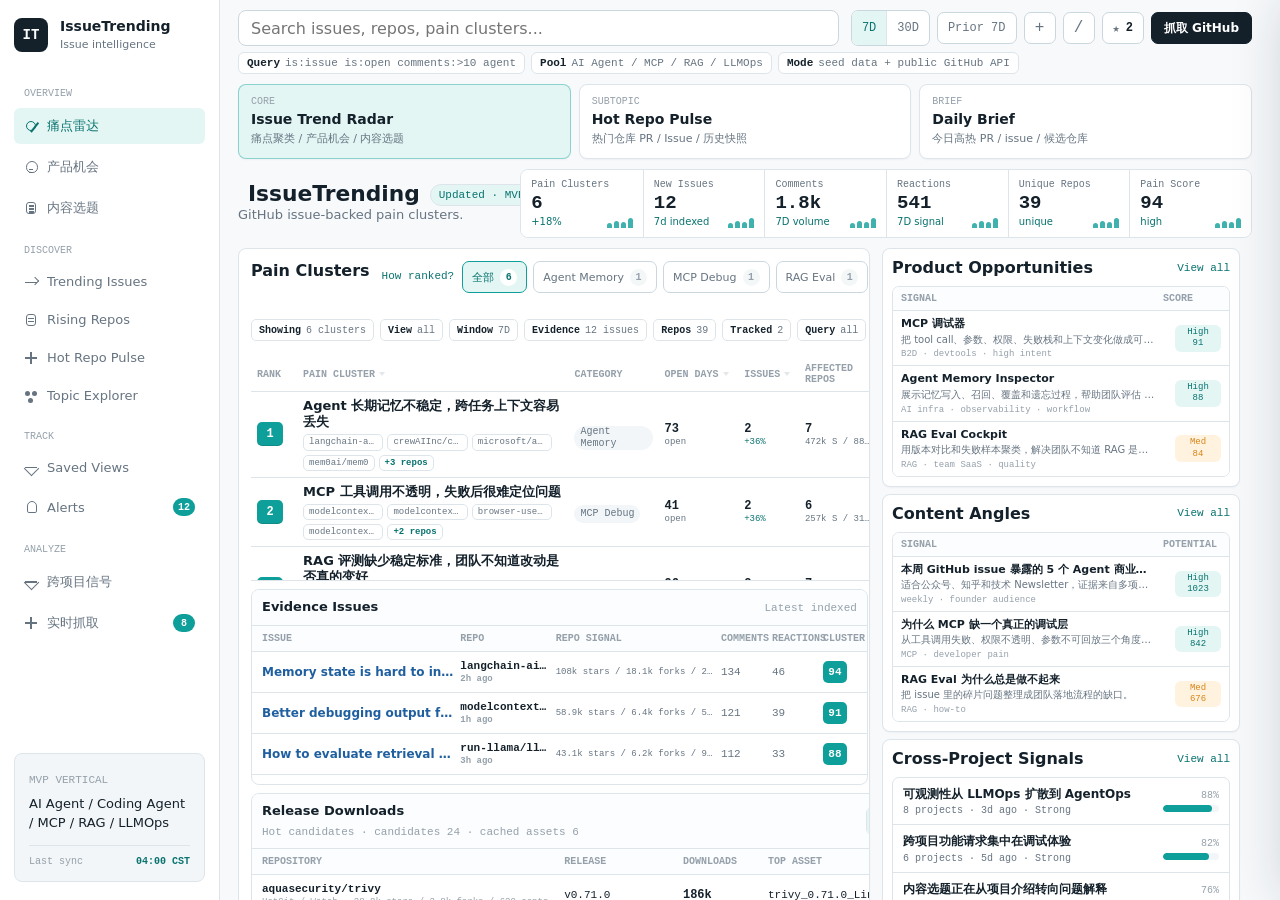
==== commit 50796d8b: "Unify IssueTrending topic navigation" ====
--- a/index.html
+++ b/index.html
@@ -76,6 +76,24 @@
           <span><strong>Mode</strong> seed data + public GitHub API</span>
         </div>
 
+        <section class="topic-switcher" aria-label="IssueTrending topics">
+          <a class="topic-card active" href="#pain-points">
+            <span>Core</span>
+            <strong>Issue Trend Radar</strong>
+            <small>痛点聚类 / 产品机会 / 内容选题</small>
+          </a>
+          <a class="topic-card" href="./hot-repo-pulse.html">
+            <span>Subtopic</span>
+            <strong>Hot Repo Pulse</strong>
+            <small>热门仓库 PR / Issue / 历史快照</small>
+          </a>
+          <a class="topic-card" href="./data/daily-brief.md" target="_blank" rel="noreferrer">
+            <span>Brief</span>
+            <strong>Daily Brief</strong>
+            <small>今日高热 PR / issue / 候选仓库</small>
+          </a>
+        </section>
+
         <section class="cockpit-head">
           <div class="title-block">
             <div class="title-line">
--- a/styles.css
+++ b/styles.css
@@ -400,6 +400,53 @@
   color: var(--ink);
 }
 
+.topic-switcher {
+  display: grid;
+  grid-template-columns: repeat(3, minmax(0, 1fr));
+  gap: 8px;
+  margin: 0 0 10px;
+}
+
+.topic-card {
+  min-width: 0;
+  min-height: 72px;
+  padding: 11px 12px;
+  border: 1px solid var(--line);
+  border-radius: 8px;
+  background: #fff;
+  box-shadow: var(--shadow);
+  display: grid;
+  align-content: center;
+  gap: 4px;
+}
+
+.topic-card:hover,
+.topic-card.active {
+  border-color: rgba(15, 159, 154, 0.42);
+  background: var(--teal-soft);
+}
+
+.topic-card span {
+  color: var(--quiet);
+  font-family: var(--mono);
+  font-size: 10px;
+  text-transform: uppercase;
+}
+
+.topic-card strong {
+  min-width: 0;
+  color: var(--ink);
+  font-size: 14px;
+  line-height: 1.2;
+}
+
+.topic-card small {
+  min-width: 0;
+  color: var(--muted);
+  font-size: 11px;
+  line-height: 1.35;
+}
+
 .cockpit-head {
   display: grid;
   grid-template-columns: minmax(250px, 0.72fr) minmax(0, 1.95fr);
@@ -2414,6 +2461,16 @@
   .run-strip {
     margin: -1px 0 7px;
     padding-bottom: 1px;
+  }
+
+  .topic-switcher {
+    grid-template-columns: 1fr;
+    gap: 7px;
+    margin-bottom: 8px;
+  }
+
+  .topic-card {
+    min-height: 64px;
   }
 
   .section-head {
